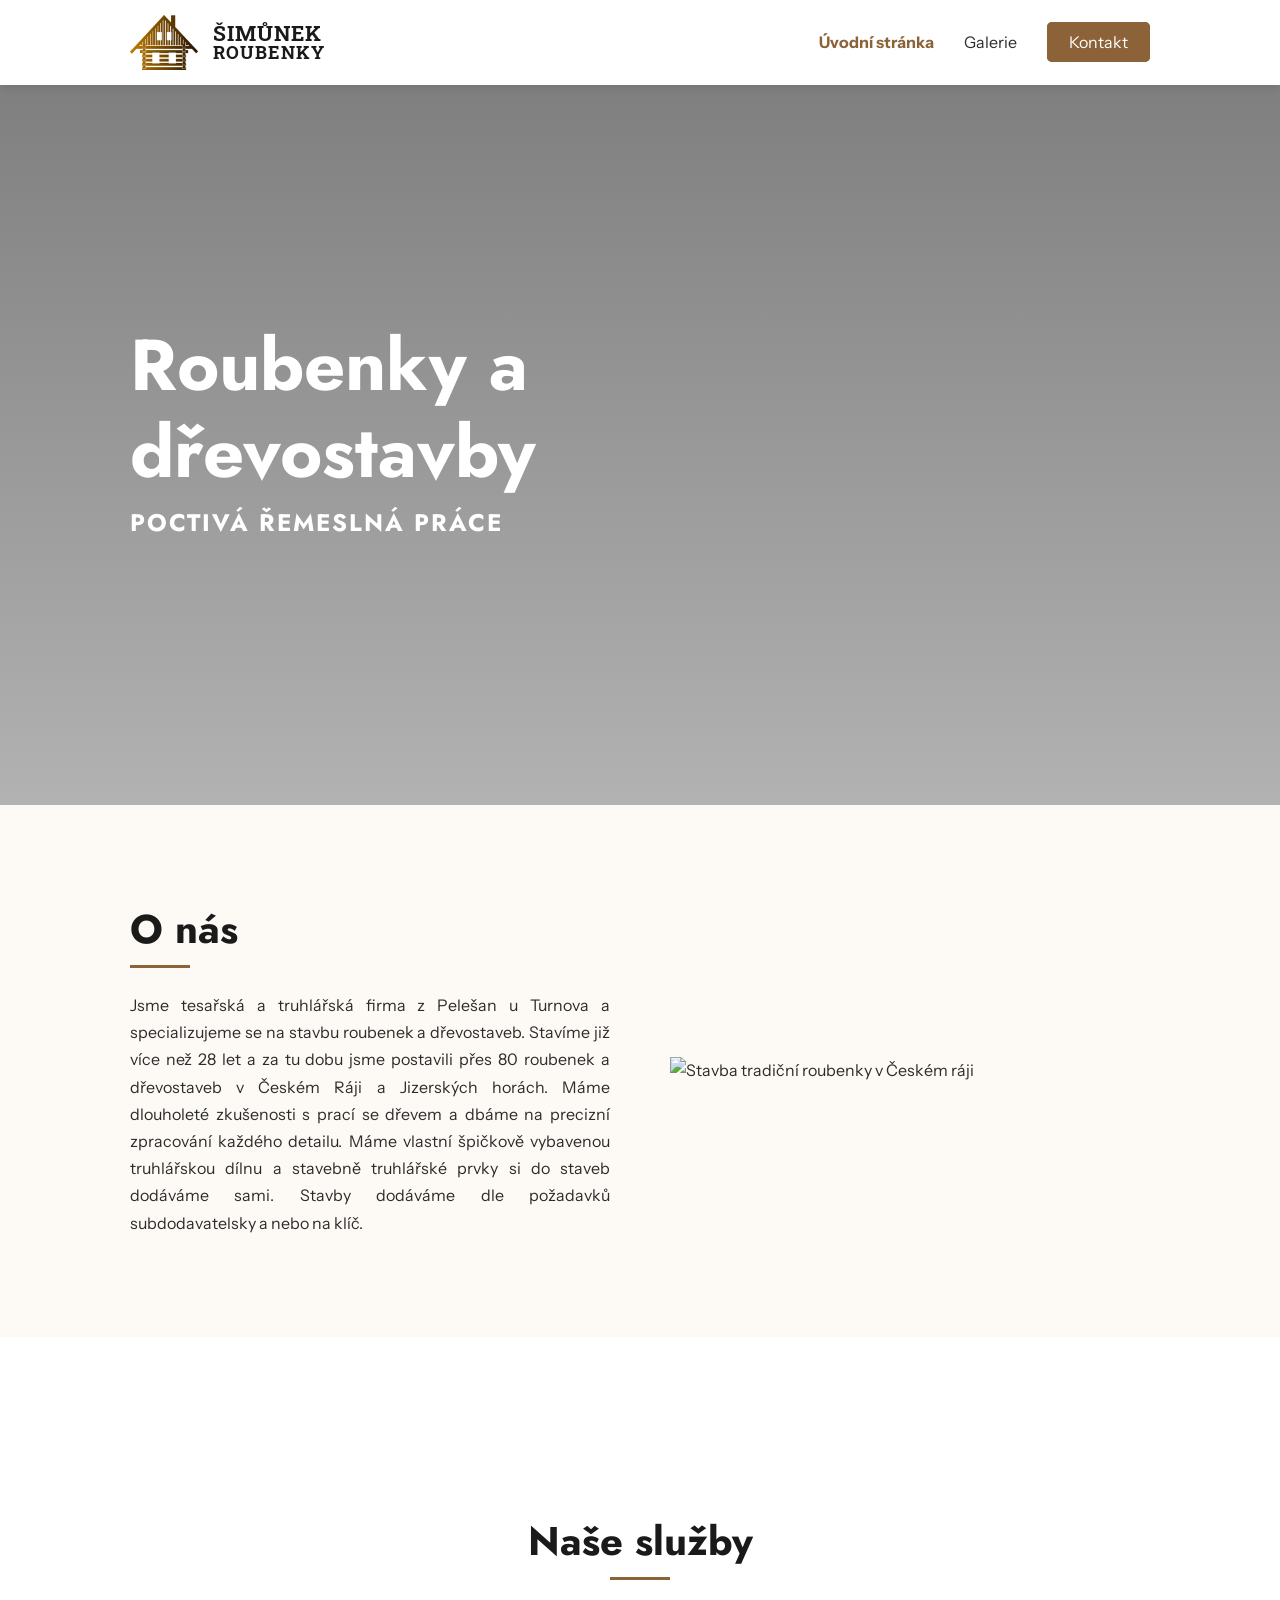
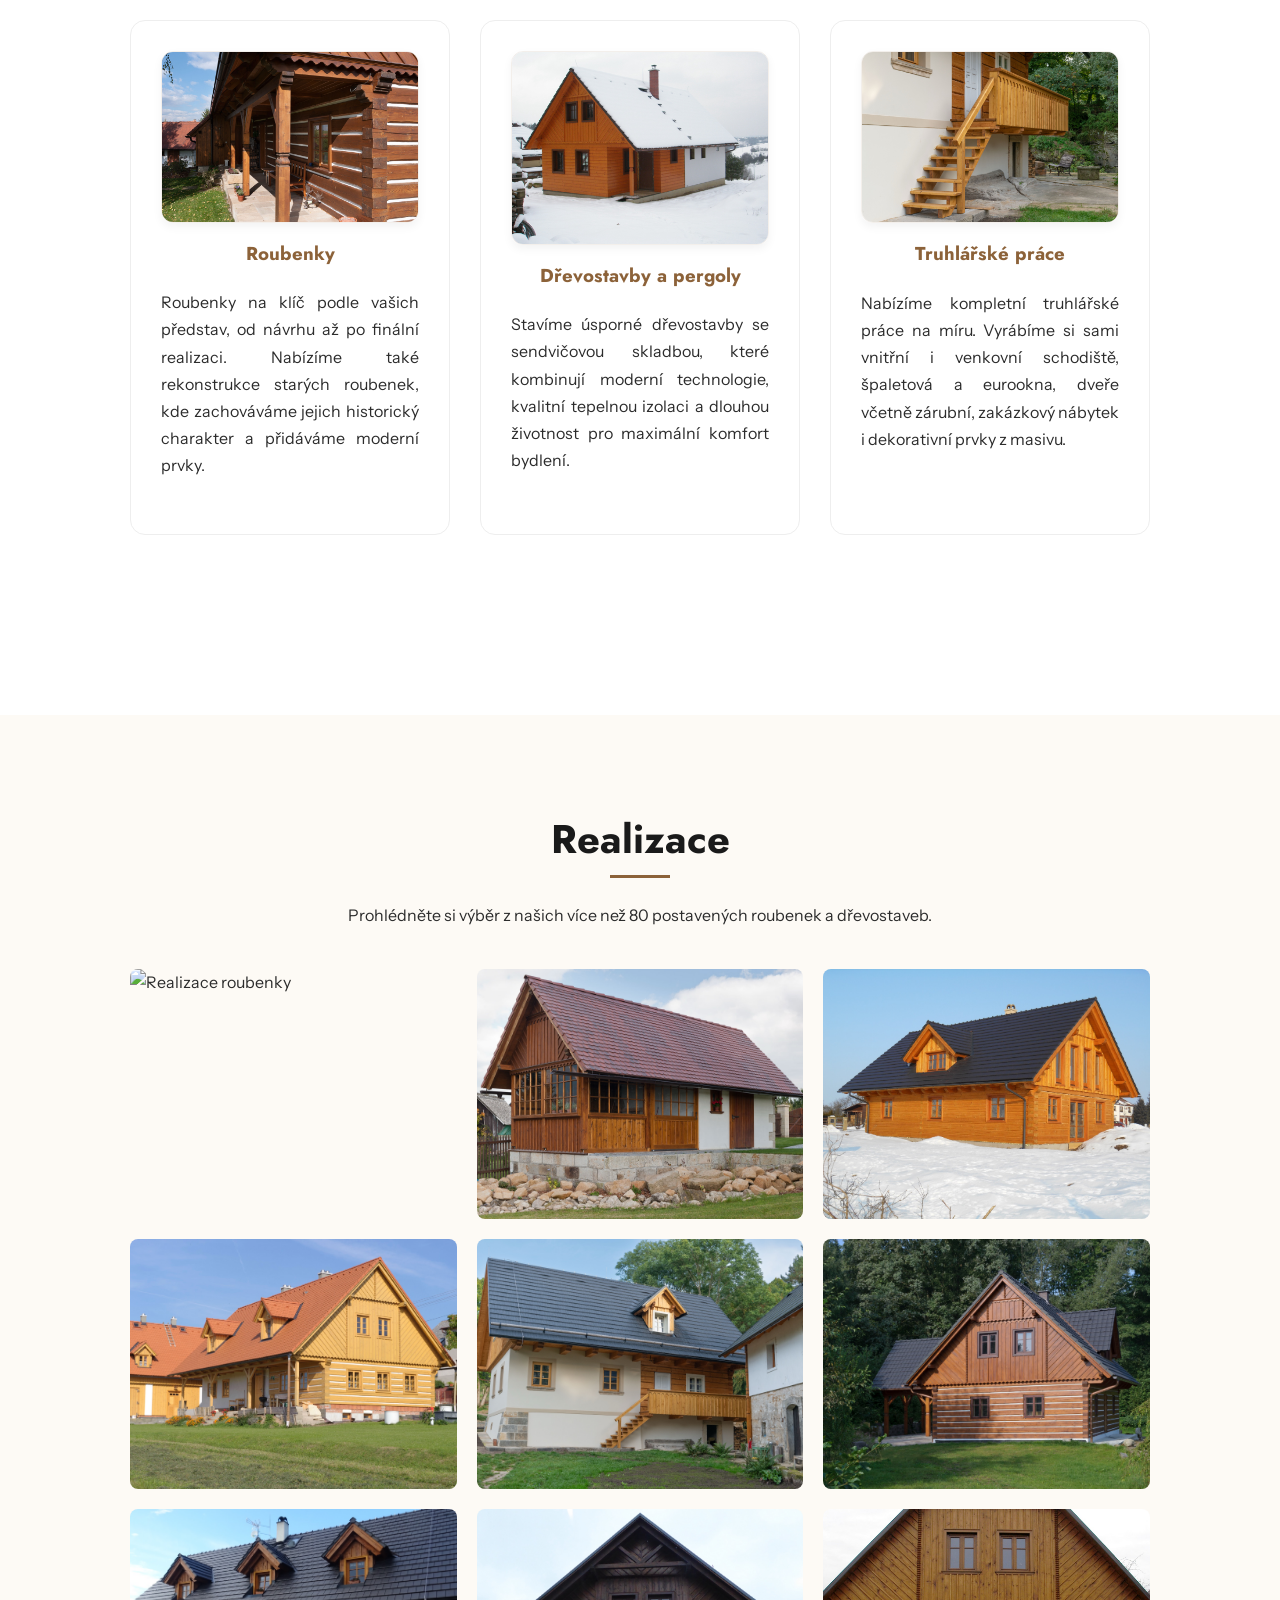
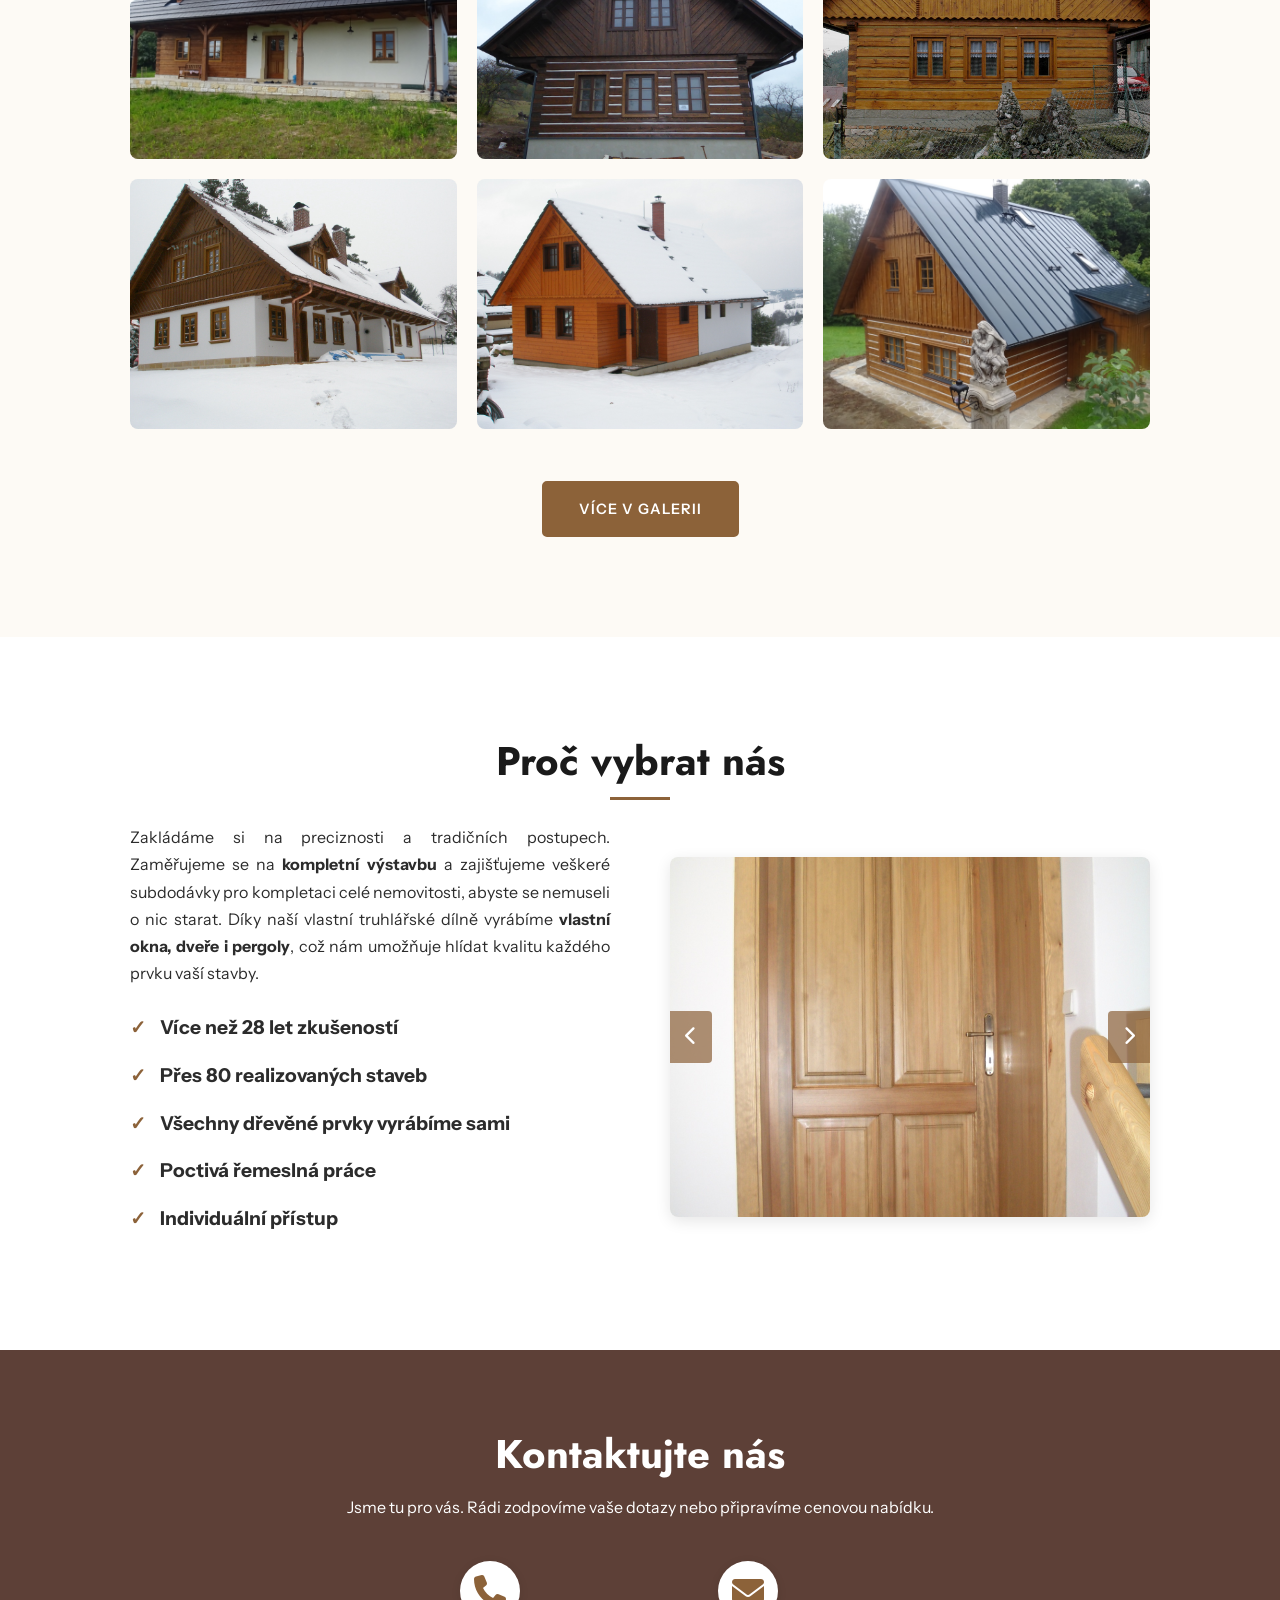
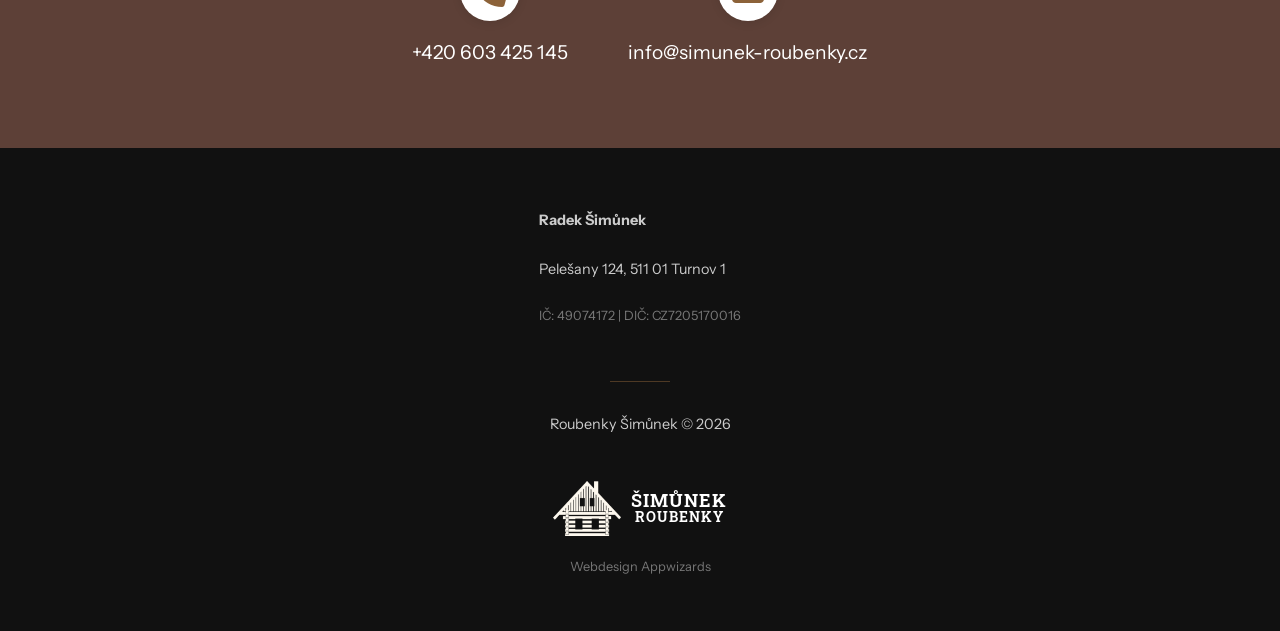
==== public/index.html @ 289c5c86 "firebase" ====
<!DOCTYPE html>
<html lang="cs">
<head>
    <meta charset="UTF-8">
    <meta name="viewport" content="width=device-width, initial-scale=1.0">
    <title>Roubenky a dřevostavby na klíč | Roubenky Šimůnek – Český ráj</title>
    <meta name="description" content="Stavíme poctivé roubenky a dřevostavby v Českém ráji a Jizerských horách. Více než 28 let zkušeností, 80+ realizací. Vlastní truhlářská výroba v Turnově.">
    <meta name="keywords" content="roubenky, dřevostavby, tesařství, truhlářství, Turnov, Český ráj, stavba roubenek, roubenky na klíč">
    
    <!-- Open Graph / Facebook -->
    <meta property="og:type" content="website">
    <meta property="og:url" content="https://simunek-roubenky.cz/">
    <meta property="og:title" content="Roubenky a dřevostavby na klíč | Roubenky Šimůnek">
    <meta property="og:description" content="Poctivá řemeslná práce z Českého ráje. Stavíme roubenky a dřevostavby s tradicí přes 28 let.">
    <meta property="og:image" content="https://simunek-roubenky.cz/img/logo.png">
    
    <!-- Twitter -->
    <meta property="twitter:card" content="summary_large_image">
    <meta property="twitter:url" content="https://simunek-roubenky.cz/">
    <meta property="twitter:title" content="Roubenky a dřevostavby na klíč | Roubenky Šimůnek">
    <meta property="twitter:description" content="Poctivá řemeslná práce z Českého ráje. Stavíme roubenky a dřevostavby s tradicí přes 28 let.">
    <meta property="twitter:image" content="https://simunek-roubenky.cz/img/logo.png">

    <link rel="canonical" href="https://simunek-roubenky.cz/">
    <link rel="icon" type="image/png" href="img/favicon.png">
    
    <script type="application/ld+json">
    {
      "@context": "https://schema.org",
      "@type": "WebSite",
      "url": "https://simunek-roubenky.cz/",
      "name": "Roubenky Šimůnek",
      "description": "Stavíme poctivé roubenky a dřevostavby v Českém ráji a Jizerských horách.",
      "potentialAction": {
        "@type": "SearchAction",
        "target": "https://simunek-roubenky.cz/?s={search_term_string}",
        "query-input": "required name=search_term_string"
      }
    }
    </script>
    <script type="application/ld+json">
    {
      "@context": "https://schema.org",
      "@type": "BreadcrumbList",
      "itemListElement": [{
        "@type": "ListItem",
        "position": 1,
        "name": "Úvodní stránka",
        "item": "https://simunek-roubenky.cz/"
      }]
    }
    </script>
    <link rel="stylesheet" href="css/style.css">
    <link rel="preconnect" href="https://fonts.googleapis.com">
    <link rel="preconnect" href="https://fonts.gstatic.com" crossorigin>
    <link href="https://fonts.googleapis.com/css2?family=Instrument+Sans:wght@400;700&family=Jost:ital,wght@0,100..900;1,100..900&family=Roboto+Slab:wght@700&display=swap" rel="stylesheet">
    <link rel="stylesheet" href="https://cdnjs.cloudflare.com/ajax/libs/font-awesome/6.5.1/css/all.min.css">
</head>
<body>
    <header>
        <div class="container header-container">
            <div class="logo">
                <a href="index.html" title="Šimůnek roubenky">
                    <img src="img/logo.png" alt="Roubenky Šimůnek">
                    <div class="logo-text">
                        <span class="logo-name">Šimůnek</span>
                        <span class="logo-subtitle">roubenky</span>
                    </div>
                </a>
            </div>
            <nav id="main-nav">
                <button class="menu-toggle" aria-label="Menu">
                    <span></span>
                    <span></span>
                    <span></span>
                </button>
                <ul class="nav-links">
                    <li><a href="index.html" class="active">Úvodní stránka</a></li>
                    <li><a href="gallery.html">Galerie</a></li>
                    <li><a href="contact.html" class="btn-contact">Kontakt</a></li>
                </ul>
            </nav>
        </div>
    </header>

    <main>
        <section class="hero">
            <div class="container">
                <div class="hero-content">
                    <h1><strong>Roubenky a</strong> <strong>dřevostavby</strong></h1>
                    <p class="subtitle">Poctivá řemeslná práce</p>
                </div>
            </div>
        </section>

        <section class="about">
            <div class="container">
                <div class="grid">
                    <div class="text-content">
                        <h2>O nás</h2>
                        <p>Jsme tesařská a truhlářská firma z Pelešan u Turnova a specializujeme se na stavbu roubenek a dřevostaveb. Stavíme již <span class="years-text">více než 27 let</span> a za tu dobu jsme postavili přes 80 roubenek a dřevostaveb v Českém Ráji a Jizerských horách. Máme dlouholeté zkušenosti s prací se dřevem a dbáme na precizní zpracování každého detailu. Máme vlastní špičkově vybavenou truhlářskou dílnu a stavebně truhlářské prvky si do staveb dodáváme sami. Stavby dodáváme dle požadavků subdodavatelsky a nebo na klíč.</p>
                    </div>
                    <div class="image-content">
                        <img src="assets/about.jpg" alt="Stavba tradiční roubenky v Českém ráji">
                    </div>
                </div>
            </div>
        </section>
        <div class="section-divider"></div>
        <section class="services">
            <div class="container">
                <h2 class="text-center">Naše služby</h2>
                <div class="services-grid">
                    <div class="service-card">
                        <img src="assets/sluzby/roubenky.jpg" alt="Realizovaná roubenka na klíč">
                        <h3>Roubenky</h3>
                        <p>Roubenky na klíč podle vašich představ, od návrhu až po finální realizaci. Nabízíme také rekonstrukce starých roubenek, kde zachováváme jejich historický charakter a přidáváme moderní prvky.</p>
                    </div>
                    <div class="service-card">
                        <img src="assets/sluzby/drevostavby.JPG" alt="Moderní nízkoenergetická dřevostavba">
                        <h3>Dřevostavby a pergoly</h3>
                        <p>Stavíme úsporné dřevostavby se sendvičovou skladbou, které kombinují moderní technologie, kvalitní tepelnou izolaci a dlouhou životnost pro maximální komfort bydlení.</p>
                    </div>
                    <div class="service-card">
                        <img src="assets/sluzby/prace.jpeg" alt="Zakázkové truhlářství – dřevěné schody">
                        <h3>Truhlářské práce</h3>
                        <p>Nabízíme kompletní truhlářské práce na míru. Vyrábíme si sami vnitřní i venkovní schodiště, špaletová a eurookna, dveře včetně zárubní, zakázkový nábytek i dekorativní prvky z masivu.</p>
                    </div>
                </div>
            </div>
        </section>
        <div class="section-divider"></div>
        <section class="realizations">
            <div class="container">
                <h2 class="text-center">Realizace</h2>
                <p class="text-center">Prohlédněte si výběr z našich více než 80 postavených roubenek a dřevostaveb.</p>
                
                <div class="gallery-preview">
                    <div class="gallery-item">
                        <img src="assets/realizace/Libosovice_01_DSC5962.jpg" alt="Realizace roubenky">
                    </div>
                    <div class="gallery-item">
                        <img src="assets/realizace/Libosovice_11_DSC5983.jpg" alt="Realizace roubenky">
                    </div>
                    <div class="gallery-item">
                        <img src="assets/realizace/liskovice-foto1.jpg" alt="Realizace roubenky">
                    </div>
                    <div class="gallery-item">
                        <img src="assets/realizace/realizace-10.jpg" alt="Realizace roubenky">
                    </div>
                    <div class="gallery-item">
                        <img src="assets/realizace/realizace-09.jpg" alt="Realizace roubenky">
                    </div>
                    <div class="gallery-item">
                        <img src="assets/realizace/Simunek_02.jpg" alt="Realizace roubenky">
                    </div>
                    <div class="gallery-item">
                        <img src="assets/realizace/straziste1.jpg" alt="Realizace roubenky">
                    </div>
                    <div class="gallery-item">
                        <img src="assets/realizace/loktuse1-2018-1.jpg" alt="Realizace roubenky">
                    </div>
                    <div class="gallery-item">
                        <img src="assets/realizace/dsc-0172.jpg" alt="Realizace roubenky">
                    </div>
                    <div class="gallery-item">
                        <img src="assets/realizace/01.jpg" alt="Realizace roubenky">
                    </div>
                    <div class="gallery-item">
                        <img src="assets/realizace/07.jpg" alt="Realizace roubenky">
                    </div>
                    <div class="gallery-item">
                        <img src="assets/realizace/dsc00264.jpg" alt="Realizace roubenky">
                    </div>
                </div>

                <div class="text-center mt-2">
                    <a href="gallery.html" class="btn">Více v galerii</a>
                </div>
            </div>
        </section>
        <section class="why-us">
            <div class="container">
                <h2 class="text-center">Proč vybrat nás</h2>
                <div class="grid">
                    <div class="text-content">
                        <p>Zakládáme si na preciznosti a tradičních postupech. Zaměřujeme se na <strong>kompletní výstavbu</strong> a zajišťujeme veškeré subdodávky pro kompletaci celé nemovitosti, abyste se nemuseli o nic starat. Díky naší vlastní truhlářské dílně vyrábíme <strong>vlastní okna, dveře i pergoly</strong>, což nám umožňuje hlídat kvalitu každého prvku vaší stavby.</p>
                        <ul class="check-list">
                            <li><strong class="years-text">Více než 27 let zkušeností</strong></li>
                            <li><strong>Přes 80 realizovaných staveb</strong></li>
                            <li><strong>Všechny dřevěné prvky vyrábíme sami</strong></li>
                            <li><strong>Poctivá řemeslná práce</strong></li>
                            <li><strong>Individuální přístup</strong></li>
                        </ul>
                    </div>
                    <div class="image-content">
                        <div class="slider-container">
                            <div class="slider">
                                <img src="assets/drobne/0610-042.jpg" alt="Truhlářské detaily" class="slider-image active">
                                <img src="assets/drobne/0610-043.jpg" alt="Truhlářské detaily" class="slider-image">
                                <img src="assets/drobne/0610-049.jpg" alt="Truhlářské detaily" class="slider-image">
                                <img src="assets/drobne/0610-051.jpg" alt="Truhlářské detaily" class="slider-image">
                                <img src="assets/drobne/1-007.jpg" alt="Truhlářské detaily" class="slider-image">
                                <img src="assets/drobne/1-214.jpg" alt="Truhlářské detaily" class="slider-image">
                                <img src="assets/drobne/2-035.jpg" alt="Truhlářské detaily" class="slider-image">
                                <img src="assets/drobne/2-045.jpg" alt="Truhlářské detaily" class="slider-image">
                                <img src="assets/drobne/cimg3266.jpg" alt="Truhlářské detaily" class="slider-image">
                                <img src="assets/drobne/cimg3933.jpg" alt="Truhlářské detaily" class="slider-image">
                                <img src="assets/drobne/cimg4003.jpg" alt="Truhlářské detaily" class="slider-image">
                                <img src="assets/drobne/dsc0741.jpeg" alt="Truhlářské detaily" class="slider-image">
                                <img src="assets/drobne/dsc0743.jpeg" alt="Truhlářské detaily" class="slider-image">
                                <img src="assets/drobne/dsc7761.jpg" alt="Truhlářské detaily" class="slider-image">
                                <img src="assets/drobne/dsc7768.jpg" alt="Truhlářské detaily" class="slider-image">
                                <img src="assets/drobne/dscf0042.jpg" alt="Truhlářské detaily" class="slider-image">
                                <img src="assets/drobne/dscf0045.jpg" alt="Truhlářské detaily" class="slider-image">
                                <img src="assets/drobne/dscf0048.jpg" alt="Truhlářské detaily" class="slider-image">
                                <img src="assets/drobne/dscf0049.jpg" alt="Truhlářské detaily" class="slider-image">
                                <img src="assets/drobne/libosovice-02-dsc5963.jpg" alt="Truhlářské detaily" class="slider-image">
                                <img src="assets/drobne/libosovice-03-dsc5964.jpg" alt="Truhlářské detaily" class="slider-image">
                                <img src="assets/drobne/libosovice-05-dsc5970.jpg" alt="Truhlářské detaily" class="slider-image">
                                <img src="assets/drobne/p7180129.jpg" alt="Truhlářské detaily" class="slider-image">
                                <img src="assets/drobne/p7180135.jpg" alt="Truhlářské detaily" class="slider-image">
                                <img src="assets/drobne/p7230186.jpg" alt="Truhlářské detaily" class="slider-image">
                            </div>
                            <button class="slider-btn prev" aria-label="Předchozí"><i class="fas fa-chevron-left"></i></button>
                            <button class="slider-btn next" aria-label="Další"><i class="fas fa-chevron-right"></i></button>
                        </div>
                    </div>
                </div>
            </div>
        </section>

        <section id="contact-promo" class="contact-promo">
            <div class="container text-center">
                <h2>Kontaktujte nás</h2>
                <p>Jsme tu pro vás. Rádi zodpovíme vaše dotazy nebo připravíme cenovou nabídku.</p>
                <div class="contact-links">
                    <div class="contact-link-item">
                        <i class="fas fa-phone"></i>
                        <p class="phone">+420 603 425 145</p>
                    </div>
                    <div class="contact-link-item">
                        <i class="fas fa-envelope"></i>
                        <p class="email">info@simunek-roubenky.cz</p>
                    </div>
                </div>
            </div>
        </section>
    </main>

    <footer>
        <div class="container footer-content">
            <div class="footer-info">
                <p><strong>Radek Šimůnek</strong></p>
                <p>Pelešany 124, 511 01 Turnov 1</p>
                <p class="small">IČ: 49074172 | DIČ: CZ7205170016</p>
            </div>
            
            <div class="footer-divider"></div>

            <div class="footer-bottom">
                <p>Roubenky Šimůnek © <span id="current-year">2026</span></p>
                
                <div class="logo footer-logo-container">
                    <img src="img/logo-white.png" alt="Roubenky Šimůnek" class="footer-logo">
                    <div class="logo-text">
                        <span class="logo-name">Šimůnek</span>
                        <span class="logo-subtitle">roubenky</span>
                    </div>
                </div>
                
                <p class="small">Webdesign Appwizards</p>
            </div>
        </div>
    </footer>

    <!-- Lightbox Modal -->
    <div id="lightbox" class="lightbox">
        <span class="lightbox-close">&times;</span>
        <button class="lightbox-prev" aria-label="Předchozí"><i class="fas fa-chevron-left"></i></button>
        <div class="lightbox-content">
            <img id="lightbox-img" src="" alt="">
        </div>
        <button class="lightbox-next" aria-label="Další"><i class="fas fa-chevron-right"></i></button>
    </div>

    <script src="js/script.js"></script>
</body>
</html>
---- public/css/style.css ----
:root {
    --primary-color: #8c6239; /* Tmavší hnědá z loga */
    --primary-light: #d4b996; /* Světlejší hnědá z loga */
    --secondary-color: #5d4037; /* Velmi tmavá hnědá / akcent */
    --accent-color: #a67c52;
    --text-color: #2c2c2c;
    --light-bg: #fdfaf5; /* Krémové pozadí pro rustikální nádech */
    --white: #ffffff;
    --black: #1a1a1a;
    --font-main: 'Instrument Sans', sans-serif;
    --font-heading: 'Jost', sans-serif;
    --container-width: 1100px;
    --section-padding: 100px 0;
}

* {
    box-sizing: border-box;
    margin: 0;
    padding: 0;
}

body {
    font-family: var(--font-main);
    color: var(--text-color);
    line-height: 1.7; /* Zlepšení čitelnosti */
    overflow-x: hidden;
    background-color: var(--white);
}

h1, h2, h3 {
    font-family: var(--font-heading);
    margin-bottom: 1.5rem;
    line-height: 1.2;
    color: var(--black);
    font-weight: 700;
}

h2 {
    font-size: 2.5rem;
    position: relative;
    padding-bottom: 15px;
}

h2.text-center::after, h2:not(.text-center)::after {
    content: "";
    position: absolute;
    bottom: 0;
    width: 60px;
    height: 3px;
    background: var(--primary-color);
}

h2.text-center::after {
    left: 50%;
    transform: translateX(-50%);
}

h2:not(.text-center)::after {
    left: 0;
}

p {
    margin-bottom: 1.5rem;
    text-align: justify;
    hyphens: auto;
}

.subtitle {
    font-family: var(--font-heading);
    text-transform: uppercase;
    letter-spacing: 2px;
}

a {
    text-decoration: none;
    color: inherit;
    transition: 0.3s;
}

ul {
    list-style: none;
}

img {
    max-width: 100%;
    height: auto;
    display: block;
}

.container {
    max-width: var(--container-width);
    margin: 0 auto;
    padding: 0 40px; /* Zvýšeno pro lepší start/end padding na větších displejích */
}

.text-center { text-align: center; }
.mt-2 { margin-top: 2rem; }

/* Header */
header {
    background: var(--white);
    padding: 15px 0;
    position: sticky;
    top: 0;
    z-index: 1000;
    box-shadow: 0 2px 10px rgba(0,0,0,0.1);
}

.header-container {
    display: flex;
    justify-content: space-between;
    align-items: center;
}

.logo a {
    display: flex;
    align-items: center;
    gap: 15px;
    text-decoration: none;
}

.logo img {
    height: 55px;
    width: auto;
}

.logo-text {
    display: flex;
    flex-direction: column;
    line-height: 1;
}

.logo-name {
    font-family: 'Roboto Slab', serif;
    font-size: 1.3rem;
    color: var(--black);
    font-weight: 700;
    text-transform: uppercase;
    letter-spacing: 1px;
}

.logo-subtitle {
    font-family: 'Roboto Slab', serif;
    font-size: 1.1rem;
    color: var(--black);
    font-weight: 700;
    text-transform: uppercase;
    letter-spacing: 1px;
}

.nav-links {
    display: flex;
    align-items: center;
    gap: 30px;
}

.nav-links a:hover {
    color: var(--primary-color);
}

.nav-links a.active {
    font-weight: bold;
    color: var(--primary-color);
}

.btn-contact {
    background: var(--primary-color);
    color: var(--white) !important;
    padding: 8px 20px;
    border-radius: 5px;
    border: 2px solid var(--primary-color);
}

.btn-contact:hover {
    background: transparent;
    color: var(--primary-color) !important;
}

.menu-toggle {
    display: none;
    flex-direction: column;
    gap: 5px;
    background: none;
    border: none;
    cursor: pointer;
}

.menu-toggle span {
    width: 25px;
    height: 3px;
    background: var(--black);
    display: block;
}

/* Sections alternating backgrounds */
section:nth-of-type(even) {
    background-color: var(--light-bg);
}

section:nth-of-type(odd) {
    background-color: var(--white);
}

.about {
    background-color: transparent; /* Reset explicit background to allow nth-of-type */
}

/* Specific section overrides if needed */
.hero {
    background: linear-gradient(rgba(0,0,0,0.5), rgba(0,0,0,0.3)), url('../assets/hero-image.jpeg');
    background-size: cover;
    background-position: center;
    color: var(--white);
    min-height: 80vh;
    display: flex;
    align-items: center;
}

.page-header {
    background: var(--primary-light) !important;
    color: var(--black);
}

.contact-promo {
    background-color: var(--secondary-color) !important;
    color: var(--white);
}

.contact-promo h2 {
    color: var(--white);
}

.contact-promo p {
    color: var(--white);
}

.contact-promo h2::after {
    background: var(--primary-light);
}

.hero .container {
    width: 100%;
}

.hero h1 {
    font-size: 4.5rem;
    margin-bottom: 0.5rem;
    color: var(--white);
}

.hero h1 strong {
    display: block;
}

.hero .subtitle {
    font-size: 1.5rem;
    font-weight: bold;
}

/* Sections */
section {
    padding: var(--section-padding);
}

.about {
    background-color: var(--light-bg);
}

.grid {
    display: grid;
    grid-template-columns: 1fr 1fr;
    gap: 60px;
    align-items: center;
}

.text-content p:last-child {
    margin-bottom: 0;
}

.services-grid {
    display: grid;
    grid-template-columns: repeat(3, 1fr);
    gap: 30px;
    margin-top: 40px;
}

.service-card {
    text-align: center;
    padding: 30px;
    border-radius: 15px;
    transition: 0.4s;
    background: var(--white);
    border: 1px solid #eee;
    display: flex;
    flex-direction: column;
    height: 100%;
}

.service-card img {
    border-radius: 12px;
    border: 1px solid rgba(140, 98, 57, 0.1);
    margin-bottom: 20px;
    box-shadow: 0 4px 10px rgba(0, 0, 0, 0.05);
}

.service-card:hover {
    box-shadow: 0 10px 30px rgba(0,0,0,0.05);
    transform: translateY(-5px);
    border-color: var(--primary-light);
}

.service-card h3 {
    color: var(--primary-color);
}

/* Realizations & Gallery */
.gallery-preview, .gallery-grid {
    display: grid;
    grid-template-columns: repeat(auto-fill, minmax(300px, 1fr));
    gap: 20px;
    margin-top: 40px;
}

.gallery-preview img, .gallery-item img {
    width: 100%;
    height: 250px;
    object-fit: cover;
    border-radius: 8px;
    transition: 0.3s;
    cursor: pointer;
}

.gallery-item img:hover {
    transform: scale(1.02);
    box-shadow: 0 5px 15px rgba(0,0,0,0.2);
}

.btn {
    display: inline-block;
    background: var(--primary-color);
    color: var(--white);
    padding: 14px 35px;
    border-radius: 5px; /* Méně kulaté pro modernější vzhled */
    margin-top: 20px;
    font-weight: 600;
    letter-spacing: 1px;
    text-transform: uppercase;
    font-size: 0.9rem;
    border: 2px solid var(--primary-color);
}

.btn:hover {
    background: transparent;
    color: var(--primary-color);
    transform: translateY(-2px);
    box-shadow: 0 5px 15px rgba(140, 98, 57, 0.2);
}

/* Why us */
.check-list li {
    font-size: 1.2rem;
    margin-bottom: 15px;
    position: relative;
    padding-left: 30px;
}

.check-list li::before {
    content: "✓";
    position: absolute;
    left: 0;
    color: var(--primary-color);
    font-weight: bold;
}

.contact-promo {
    background-color: var(--secondary-color) !important;
    color: var(--white);
    padding: 80px 0;
}

.contact-promo p {
    text-align: center;
    max-width: 700px;
    margin-left: auto;
    margin-right: auto;
    color: var(--white);
}

.contact-promo h2 {
    color: var(--white);
    padding-bottom: 0;
    margin-bottom: 1rem;
}

.contact-promo h2::after {
    display: none;
}

.contact-links {
    margin-top: 40px;
    display: flex;
    justify-content: center;
    gap: 60px;
    flex-wrap: wrap;
}

.contact-link-item {
    display: flex;
    flex-direction: column;
    align-items: center;
    gap: 15px;
    text-align: center;
}

.contact-link-item i {
    font-size: 2rem;
    background: var(--white);
    color: var(--primary-color);
    width: 60px;
    height: 60px;
    display: flex;
    align-items: center;
    justify-content: center;
    border-radius: 50%;
    transition: 0.3s;
    box-shadow: 0 2px 10px rgba(0,0,0,0.1);
}

.contact-link-item:hover i {
    background: var(--primary-color);
    color: var(--white);
    transform: translateY(-5px);
}

.contact-links p {
    font-size: 1.2rem;
    margin-bottom: 0;
}

/* Spacers */
.section-divider {
    height: 80px;
}

.gallery-nav {
    display: flex;
    justify-content: center;
    gap: 10px;
    flex-wrap: wrap;
    margin-bottom: 20px;
}

.btn-small {
    display: inline-block;
    background: var(--light-bg);
    color: var(--primary-color);
    padding: 8px 15px;
    border-radius: 5px;
    font-size: 0.85rem;
    font-weight: 600;
    border: 1px solid var(--primary-light);
    transition: 0.3s;
}

.btn-small:hover {
    background: var(--primary-color);
    color: var(--white);
    border-color: var(--primary-color);
}

/* Footer */
footer {
    background: #111;
    color: #ccc;
    padding: 60px 0 30px;
    font-size: 0.9rem;
}

.footer-content {
    display: flex;
    flex-direction: column;
    align-items: center;
    text-align: center;
}

.footer-info {
    margin-bottom: 30px;
}

.footer-divider {
    width: 60px;
    height: 1px;
    background: #333;
    margin: 0 auto 30px;
}

.footer-bottom {
    display: flex;
    flex-direction: column;
    align-items: center;
    gap: 20px;
}

/* Slider */
.slider-container {
    position: relative;
    width: 100%;
    overflow: hidden;
    border-radius: 8px;
    box-shadow: 0 4px 15px rgba(0, 0, 0, 0.1);
}

.slider {
    position: relative;
    width: 100%;
    aspect-ratio: 4 / 3;
}

.slider-image {
    position: absolute;
    top: 0;
    left: 0;
    width: 100%;
    height: 100%;
    object-fit: cover;
    opacity: 0;
    transition: opacity 0.5s ease-in-out;
}

.slider-image.active {
    opacity: 1;
}

.slider-btn {
    position: absolute;
    top: 50%;
    transform: translateY(-50%);
    background: rgba(140, 98, 57, 0.7);
    color: white;
    border: none;
    padding: 15px;
    cursor: pointer;
    font-size: 1.2rem;
    z-index: 10;
    transition: background 0.3s;
}

.slider-btn:hover {
    background: rgba(140, 98, 57, 0.9);
}

.slider-btn.prev {
    left: 0;
    border-radius: 0 4px 4px 0;
}

.slider-btn.next {
    right: 0;
    border-radius: 4px 0 0 4px;
}

.footer-logo {
    height: 40px;
    width: auto;
    margin: 0;
}

.footer-logo-container .logo-name,
.footer-logo-container .logo-subtitle {
    color: var(--white);
}

footer .footer-divider {
    background: var(--primary-color);
    opacity: 0.5;
}

.footer-logo-container .logo-name {
    font-size: 1.1rem;
}

.footer-logo-container .logo-subtitle {
    font-size: 0.9rem;
}

.footer-logo-container {
    display: flex;
    align-items: center;
    gap: 10px;
    justify-content: center;
}

.small {
    font-size: 0.8rem;
    color: #777;
}

.large-text {
    font-size: 1.5rem;
    font-weight: bold;
    color: var(--primary-color);
}

.contact-info-large h2 {
    margin-bottom: 2.5rem;
}

.contact-map {
    height: 450px;
    border-radius: 12px;
    box-shadow: 0 5px 15px rgba(0,0,0,0.1);
    z-index: 1;
}

.contact-item {
    margin-bottom: 30px;
    display: flex;
    gap: 20px;
    align-items: flex-start;
}

.icon-large {
    font-size: 1.8rem;
    color: var(--primary-color);
    margin-top: 5px;
    width: 30px;
    text-align: center;
}

.contact-item h3 {
    margin-bottom: 5px;
}

.contact-item p {
    margin-bottom: 0;
}

.page-header {
    background: var(--primary-light);
    padding: 60px 0;
    margin-bottom: 0;
}

.page-header h1 {
    margin-bottom: 1rem;
}

.page-header h1::after {
    content: "";
    position: absolute;
    bottom: -10px;
    left: 50%;
    transform: translateX(-50%);
    width: 60px;
    height: 3px;
    background: var(--primary-color);
}

.page-header p {
    max-width: 700px;
    margin: 1.5rem auto 0;
    font-size: 1.1rem;
}

/* Lightbox */
.lightbox {
    display: none;
    position: fixed;
    z-index: 2000;
    top: 0;
    left: 0;
    width: 100%;
    height: 100%;
    background-color: rgba(0, 0, 0, 0.9);
    backdrop-filter: blur(5px);
    justify-content: center;
    align-items: center;
}

.lightbox.active {
    display: flex;
}

.lightbox-content {
    max-width: 90%;
    max-height: 90%;
    position: relative;
    display: flex;
    justify-content: center;
    align-items: center;
}

.lightbox-content img {
    max-width: 100%;
    max-height: 90vh;
    object-fit: contain;
    border-radius: 4px;
    box-shadow: 0 0 20px rgba(0,0,0,0.5);
}

.lightbox-close {
    position: absolute;
    top: 20px;
    right: 30px;
    color: white;
    font-size: 40px;
    font-weight: bold;
    cursor: pointer;
    z-index: 2010;
    transition: 0.3s;
}

.lightbox-close:hover {
    color: var(--primary-color);
}

.lightbox-prev, .lightbox-next {
    position: absolute;
    top: 50%;
    transform: translateY(-50%);
    background: rgba(140, 98, 57, 0.3);
    color: white;
    border: none;
    padding: 20px;
    cursor: pointer;
    font-size: 1.5rem;
    z-index: 2010;
    transition: 0.3s;
    border-radius: 4px;
}

.lightbox-prev:hover, .lightbox-next:hover {
    background: var(--primary-color);
}

.lightbox-prev { left: 20px; }
.lightbox-next { right: 20px; }

@media (max-width: 768px) {
    .lightbox-prev, .lightbox-next {
        padding: 15px;
        font-size: 1.2rem;
        background: rgba(140, 98, 57, 0.5);
    }
    
    .lightbox-close {
        top: 10px;
        right: 20px;
    }
}

/* Responsive */
@media (max-width: 768px) {
    :root {
        --section-padding: 60px 0;
    }

    .container {
        padding: 0 20px; /* Standardní padding pro mobilní zařízení */
    }

    .section-divider {
        height: 40px;
    }

    .grid, .services-grid {
        grid-template-columns: 1fr;
    }

    .grid {
        gap: 30px;
    }

    .hero {
        text-align: center;
        height: 60vh;
    }

    .hero h1 {
        font-size: 2.5rem;
    }

    .hero h1 strong {
        display: inline;
    }
    
    h2 {
        font-size: 2rem;
    }

    .footer-content {
        gap: 20px;
    }

    .footer-bottom {
        flex-direction: column;
        gap: 20px;
        text-align: center;
        align-items: center;
    }

    .footer-logo-container {
        justify-content: center;
    }

    .contact-links {
        flex-direction: column;
        gap: 15px;
    }
    
    .menu-toggle {
        display: flex;
    }
    
    .nav-links {
        display: none;
        flex-direction: column;
        position: absolute;
        top: 100%;
        left: 0;
        width: 100%;
        background: var(--white);
        padding: 20px;
        box-shadow: 0 5px 10px rgba(0,0,0,0.1);
    }
    
    .nav-links.active {
        display: flex;
    }
    
    
    .footer-logo {
        height: 35px;
    }
}
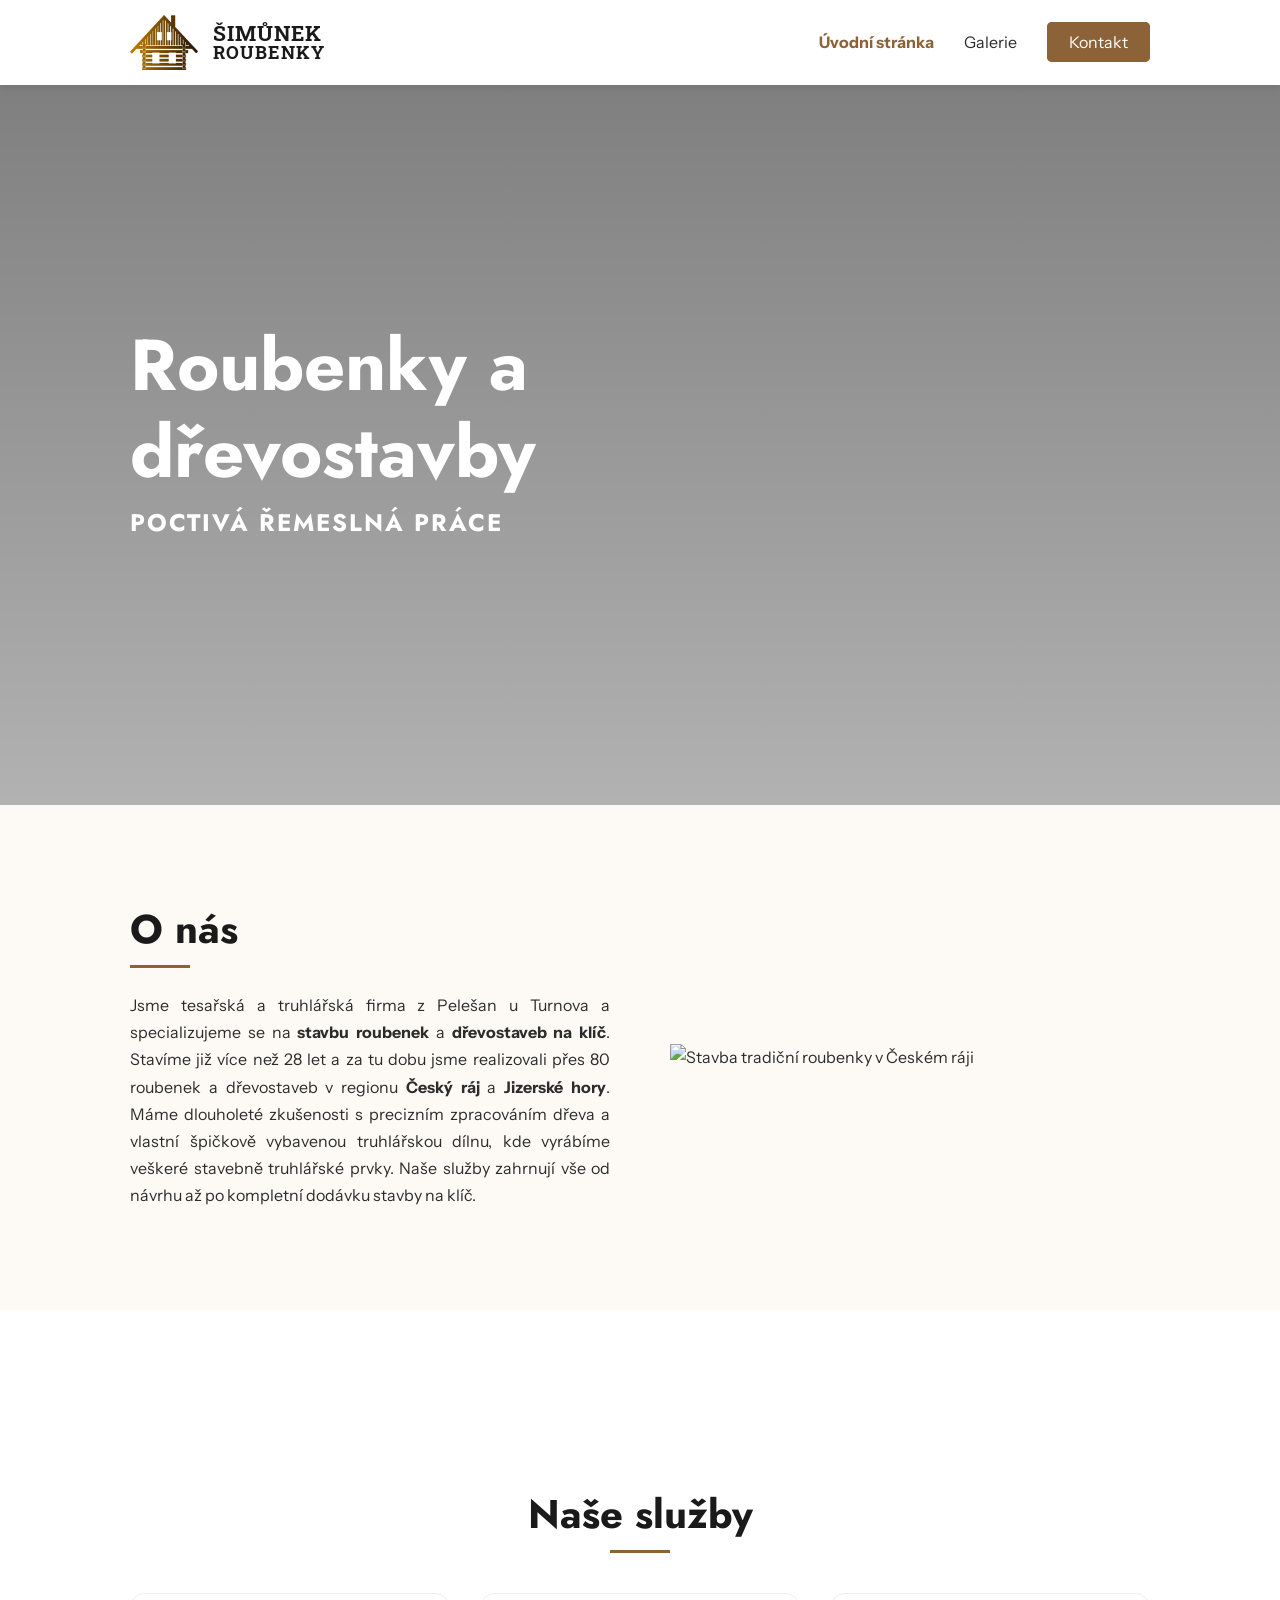
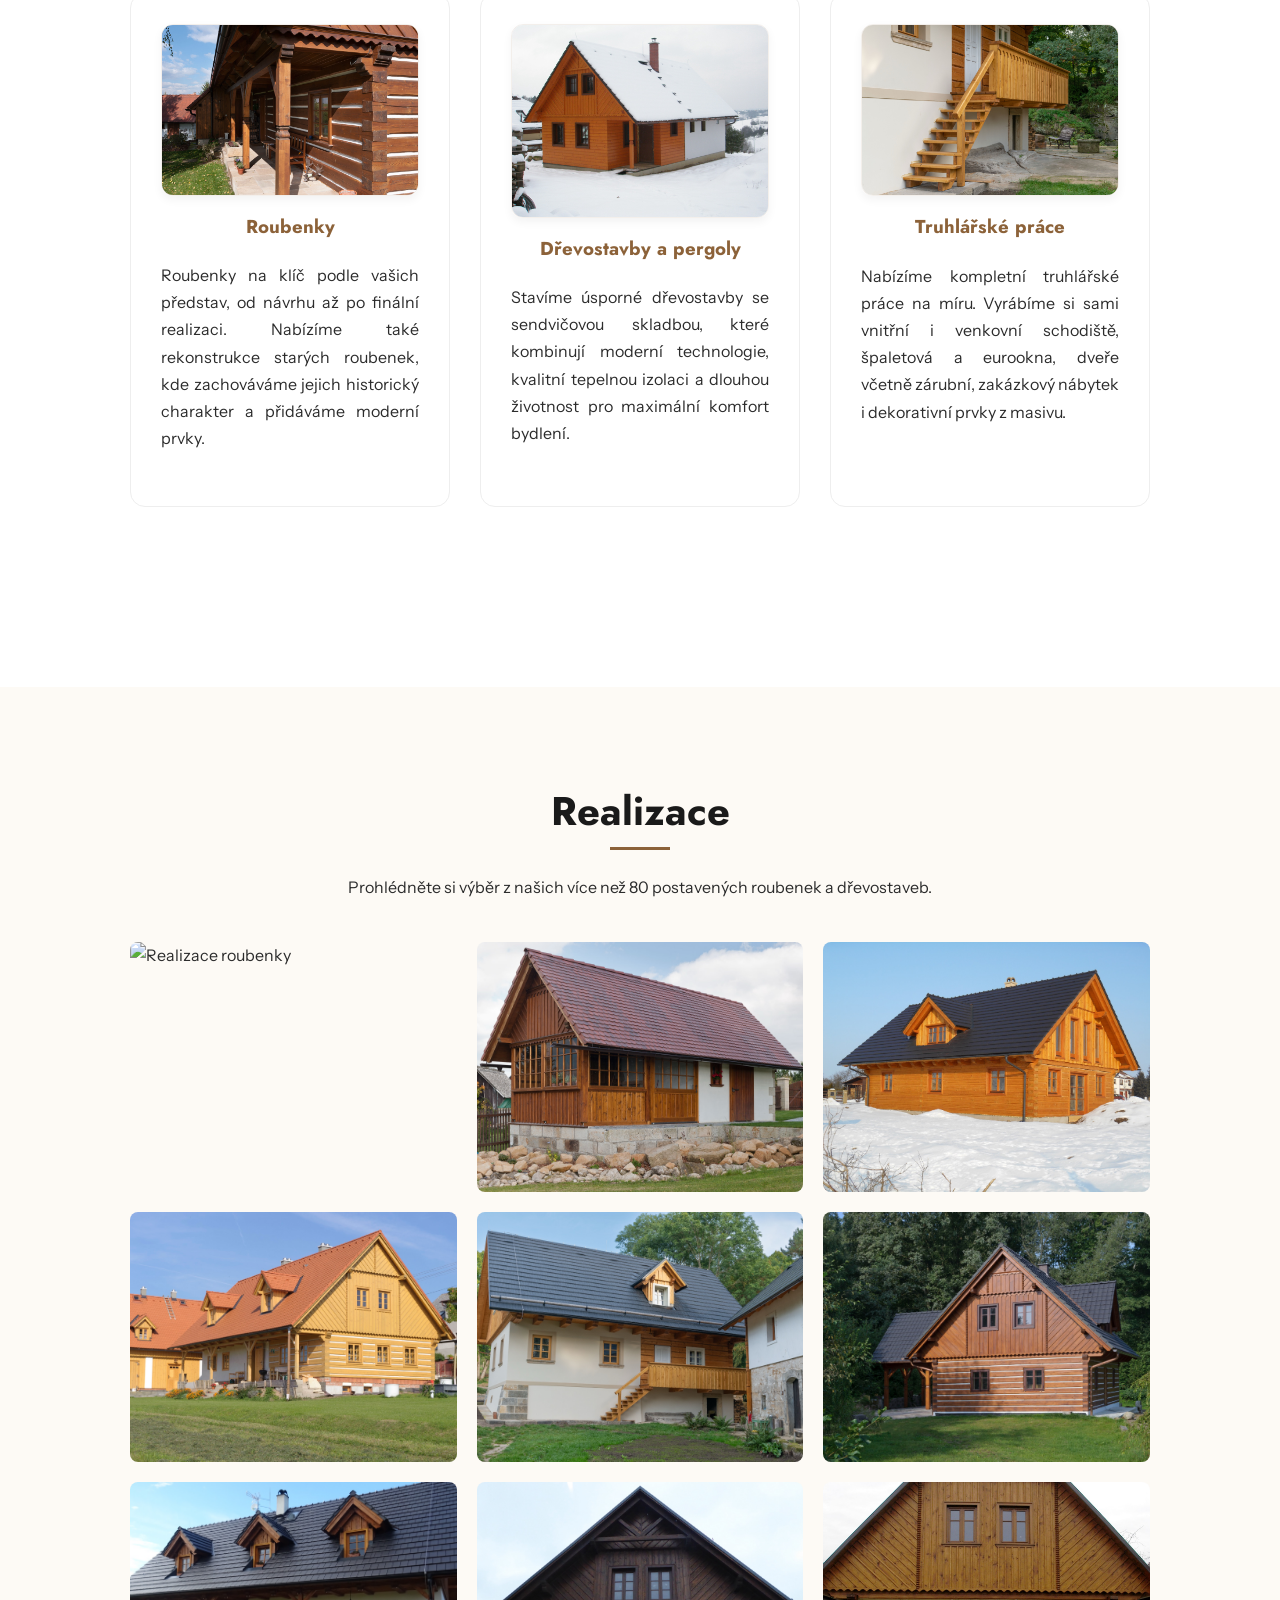
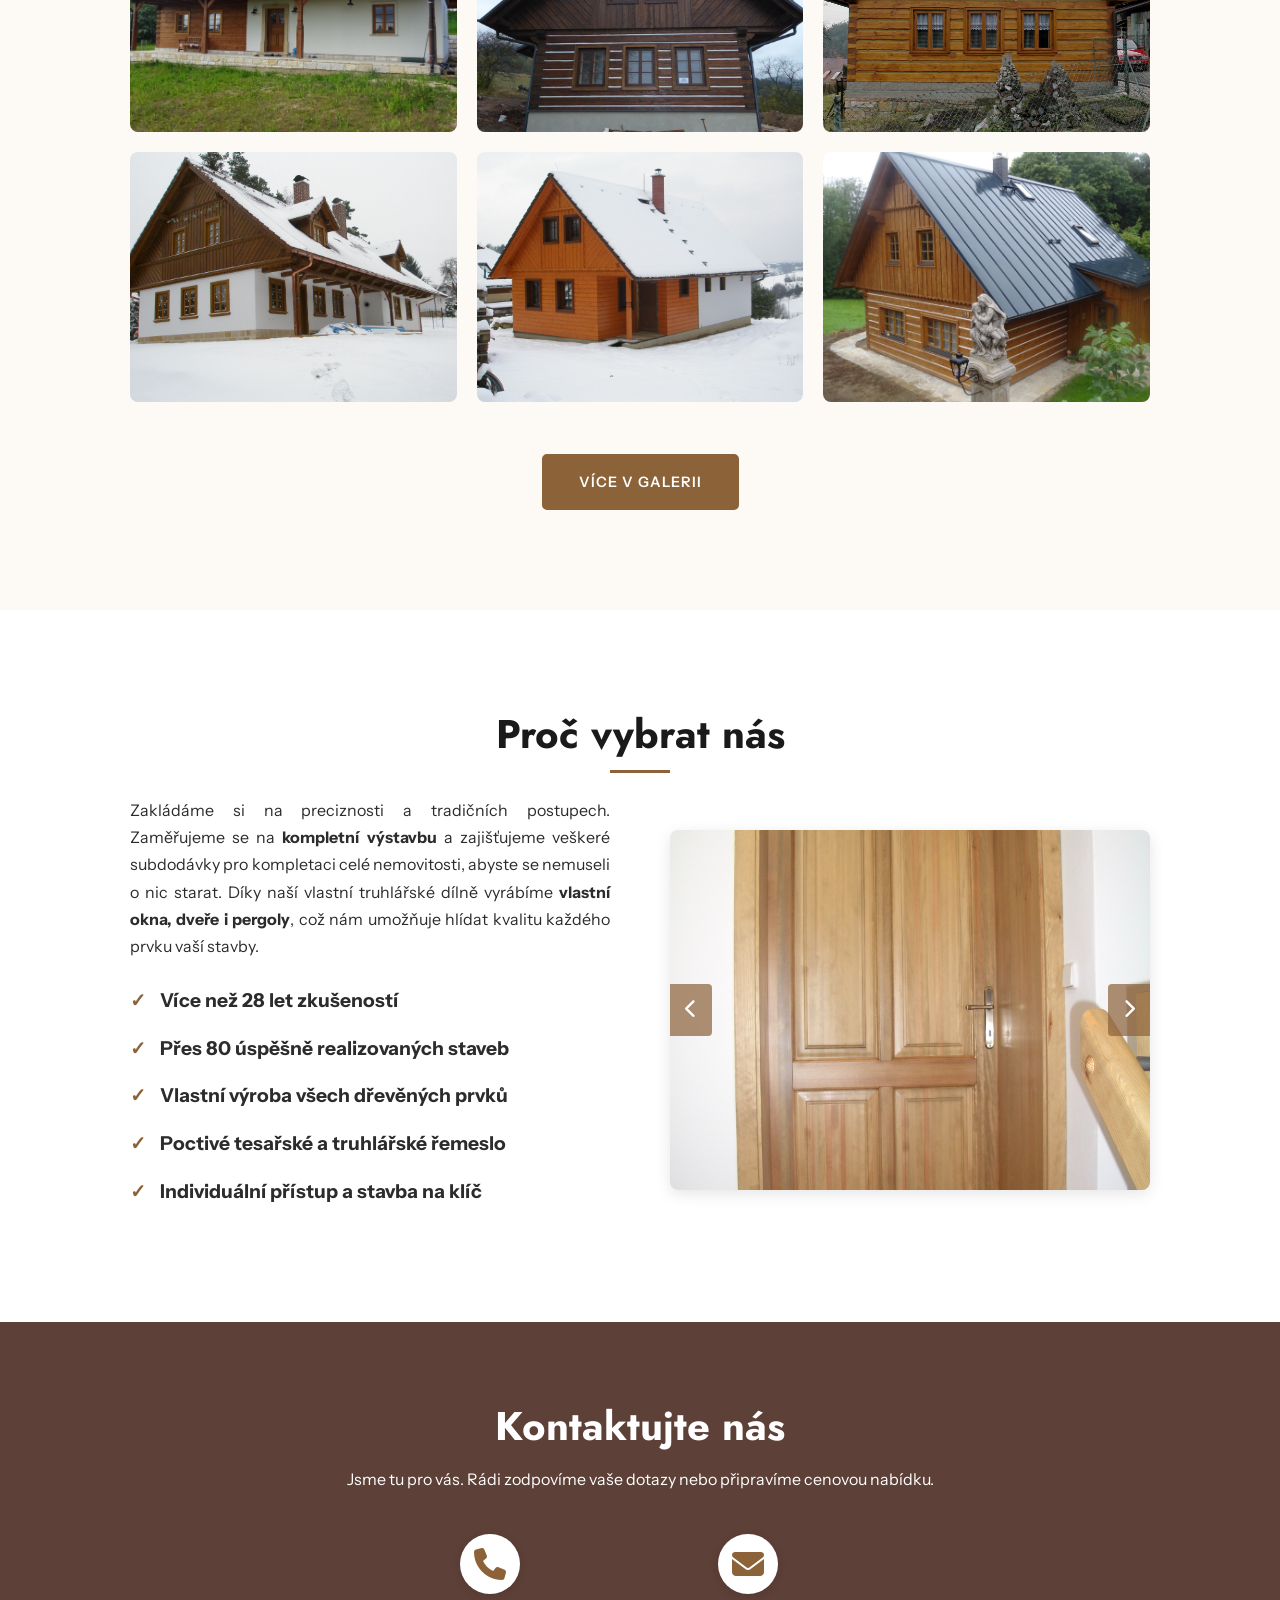
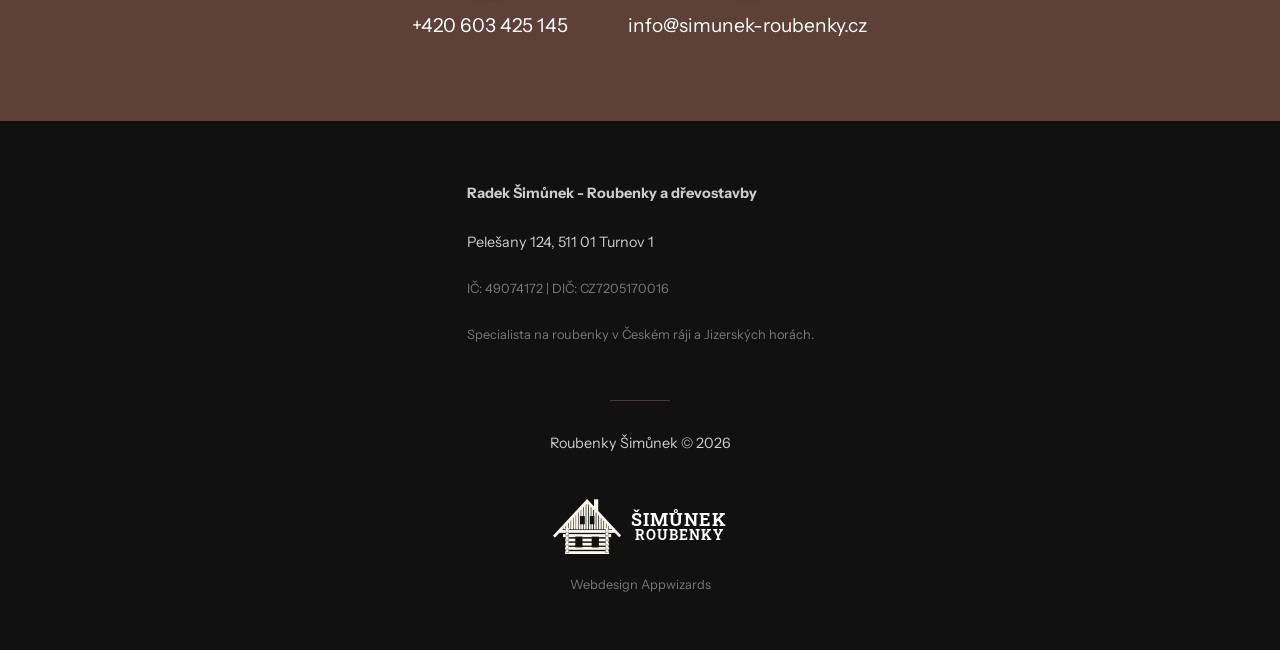
==== commit 581d90c4: "ai" ====
--- a/public/index.html
+++ b/public/index.html
@@ -37,6 +37,84 @@
         "query-input": "required name=search_term_string"
       }
     }
+    </script>
+    <script type="application/ld+json">
+        {
+            "@context": "https://schema.org",
+            "@type": "LocalBusiness",
+            "name": "Roubenky Šimůnek",
+            "image": "https://simunek-roubenky.cz/img/logo.png",
+            "@id": "https://simunek-roubenky.cz/",
+            "url": "https://simunek-roubenky.cz/",
+            "telephone": "+420603425145",
+            "address": {
+                "@type": "PostalAddress",
+                "streetAddress": "Pelešany 124",
+                "addressLocality": "Turnov",
+                "postalCode": "511 01",
+                "addressCountry": "CZ"
+            },
+            "geo": {
+                "@type": "GeoCoordinates",
+                "latitude": 50.5701017,
+                "longitude": 15.1673439
+            },
+            "description": "Specializujeme se na stavbu roubenek a dřevostaveb na klíč. Více než 28 let zkušeností v Českém ráji.",
+            "openingHoursSpecification": {
+                "@type": "OpeningHoursSpecification",
+                "dayOfWeek": [
+                    "Monday",
+                    "Tuesday",
+                    "Wednesday",
+                    "Thursday",
+                    "Friday"
+                ],
+                "opens": "07:00",
+                "closes": "16:00"
+            },
+            "areaServed": [
+                {
+                    "@type": "AdministrativeArea",
+                    "name": "Český ráj"
+                },
+                {
+                    "@type": "AdministrativeArea",
+                    "name": "Jizerské hory"
+                },
+                {
+                    "@type": "AdministrativeArea",
+                    "name": "Liberecký kraj"
+                }
+            ],
+            "hasOfferCatalog": {
+                "@type": "OfferCatalog",
+                "name": "Stavební a truhlářské služby",
+                "itemListElement": [
+                    {
+                        "@type": "Offer",
+                        "itemOffered": {
+                            "@type": "Service",
+                            "name": "Stavba roubenek na klíč"
+                        }
+                    },
+                    {
+                        "@type": "Offer",
+                        "itemOffered": {
+                            "@type": "Service",
+                            "name": "Stavba dřevostaveb"
+                        }
+                    },
+                    {
+                        "@type": "Offer",
+                        "itemOffered": {
+                            "@type": "Service",
+                            "name": "Truhlářská výroba"
+                        }
+                    }
+                ]
+            },
+            "sameAs": []
+        }
     </script>
     <script type="application/ld+json">
     {
@@ -98,7 +176,7 @@
                 <div class="grid">
                     <div class="text-content">
                         <h2>O nás</h2>
-                        <p>Jsme tesařská a truhlářská firma z Pelešan u Turnova a specializujeme se na stavbu roubenek a dřevostaveb. Stavíme již <span class="years-text">více než 27 let</span> a za tu dobu jsme postavili přes 80 roubenek a dřevostaveb v Českém Ráji a Jizerských horách. Máme dlouholeté zkušenosti s prací se dřevem a dbáme na precizní zpracování každého detailu. Máme vlastní špičkově vybavenou truhlářskou dílnu a stavebně truhlářské prvky si do staveb dodáváme sami. Stavby dodáváme dle požadavků subdodavatelsky a nebo na klíč.</p>
+                        <p>Jsme tesařská a truhlářská firma z Pelešan u Turnova a specializujeme se na <strong>stavbu roubenek</strong> a <strong>dřevostaveb na klíč</strong>. Stavíme již <span class="years-text">více než 28 let</span> a za tu dobu jsme realizovali přes 80 roubenek a dřevostaveb v regionu <strong>Český ráj</strong> a <strong>Jizerské hory</strong>. Máme dlouholeté zkušenosti s precizním zpracováním dřeva a vlastní špičkově vybavenou truhlářskou dílnu, kde vyrábíme veškeré stavebně truhlářské prvky. Naše služby zahrnují vše od návrhu až po kompletní dodávku stavby na klíč.</p>
                     </div>
                     <div class="image-content">
                         <img src="assets/about.jpg" alt="Stavba tradiční roubenky v Českém ráji">
@@ -186,11 +264,11 @@
                     <div class="text-content">
                         <p>Zakládáme si na preciznosti a tradičních postupech. Zaměřujeme se na <strong>kompletní výstavbu</strong> a zajišťujeme veškeré subdodávky pro kompletaci celé nemovitosti, abyste se nemuseli o nic starat. Díky naší vlastní truhlářské dílně vyrábíme <strong>vlastní okna, dveře i pergoly</strong>, což nám umožňuje hlídat kvalitu každého prvku vaší stavby.</p>
                         <ul class="check-list">
-                            <li><strong class="years-text">Více než 27 let zkušeností</strong></li>
-                            <li><strong>Přes 80 realizovaných staveb</strong></li>
-                            <li><strong>Všechny dřevěné prvky vyrábíme sami</strong></li>
-                            <li><strong>Poctivá řemeslná práce</strong></li>
-                            <li><strong>Individuální přístup</strong></li>
+                            <li><strong class="years-text">Více než 28 let zkušeností v oboru</strong></li>
+                            <li><strong>Přes 80 úspěšně realizovaných staveb</strong></li>
+                            <li><strong>Vlastní výroba všech dřevěných prvků</strong></li>
+                            <li><strong>Poctivé tesařské a truhlářské řemeslo</strong></li>
+                            <li><strong>Individuální přístup a stavba na klíč</strong></li>
                         </ul>
                     </div>
                     <div class="image-content">
@@ -250,11 +328,12 @@
 
     <footer>
         <div class="container footer-content">
-            <div class="footer-info">
-                <p><strong>Radek Šimůnek</strong></p>
-                <p>Pelešany 124, 511 01 Turnov 1</p>
-                <p class="small">IČ: 49074172 | DIČ: CZ7205170016</p>
-            </div>
+                <div class="footer-info">
+                    <p><strong>Radek Šimůnek - Roubenky a dřevostavby</strong></p>
+                    <p>Pelešany 124, 511 01 Turnov 1</p>
+                    <p class="small">IČ: 49074172 | DIČ: CZ7205170016</p>
+                    <p class="small">Specialista na roubenky v Českém ráji a Jizerských horách.</p>
+                </div>
             
             <div class="footer-divider"></div>
 
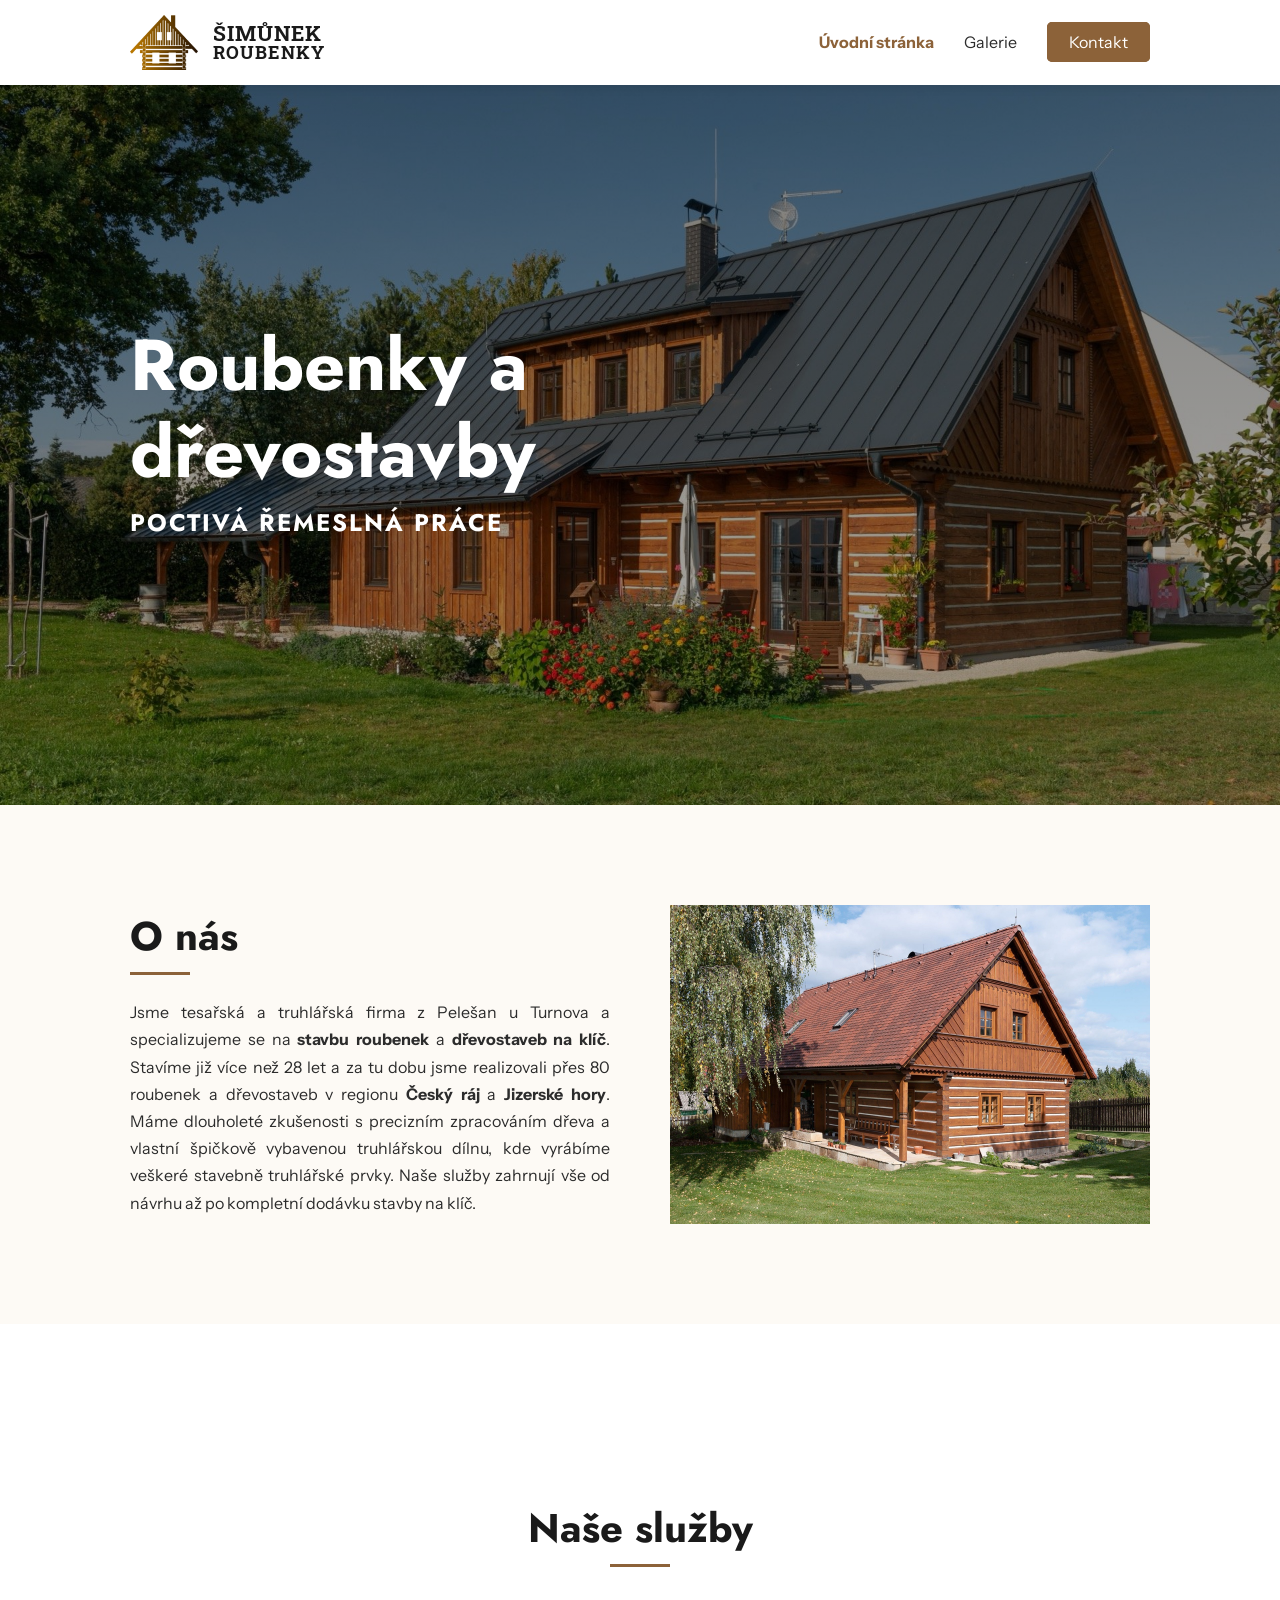
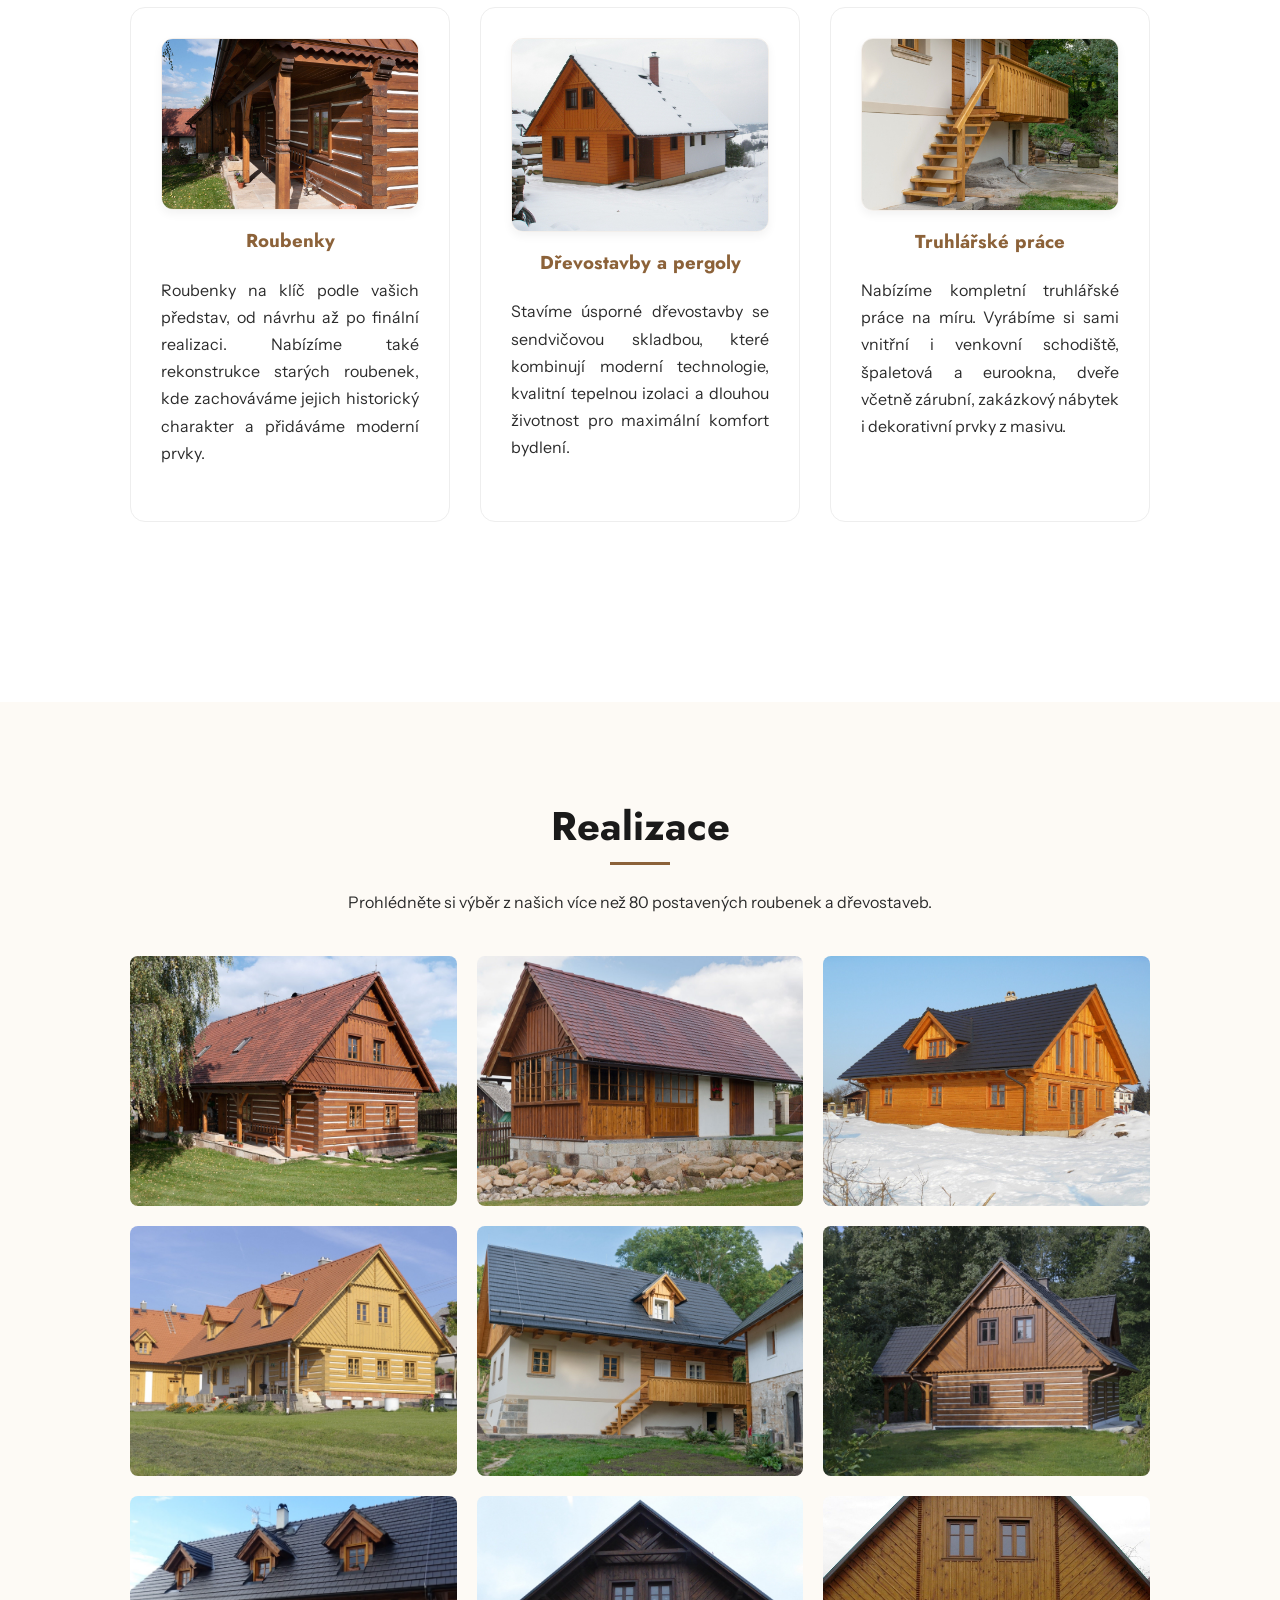
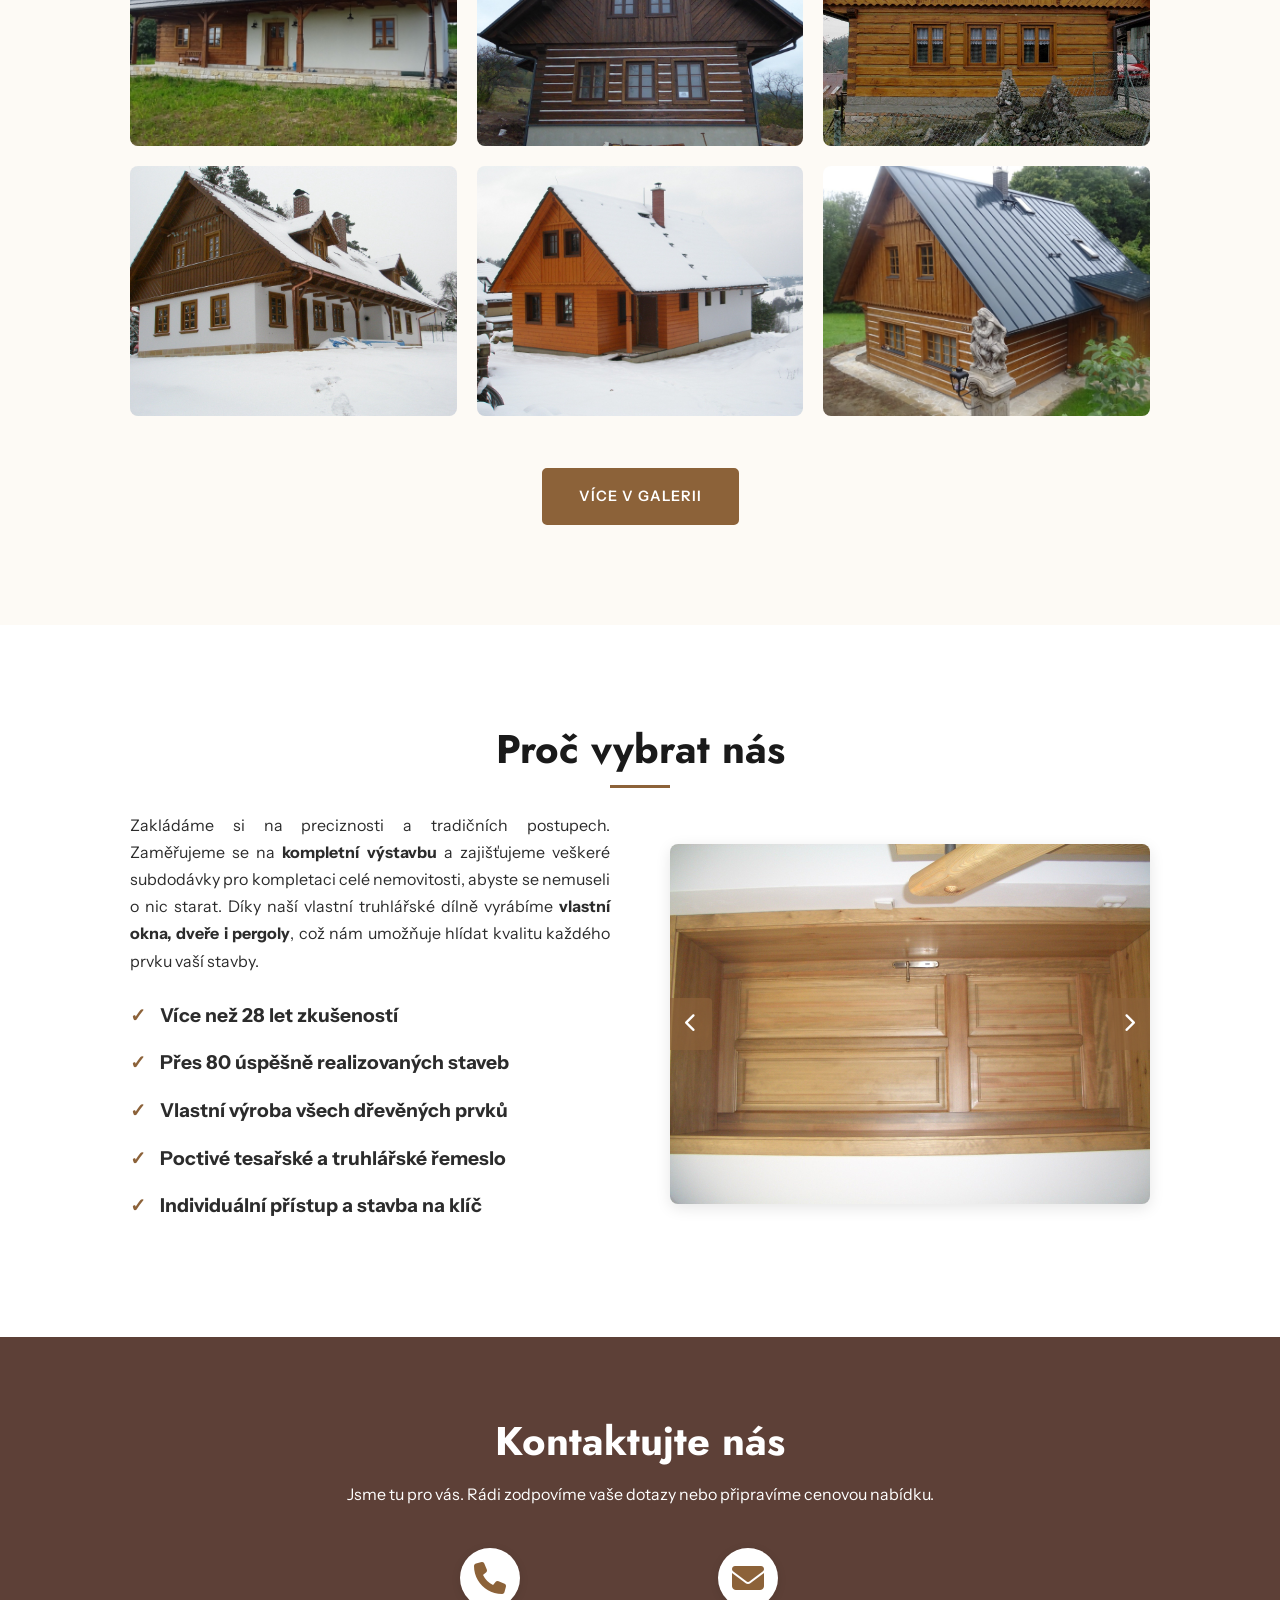
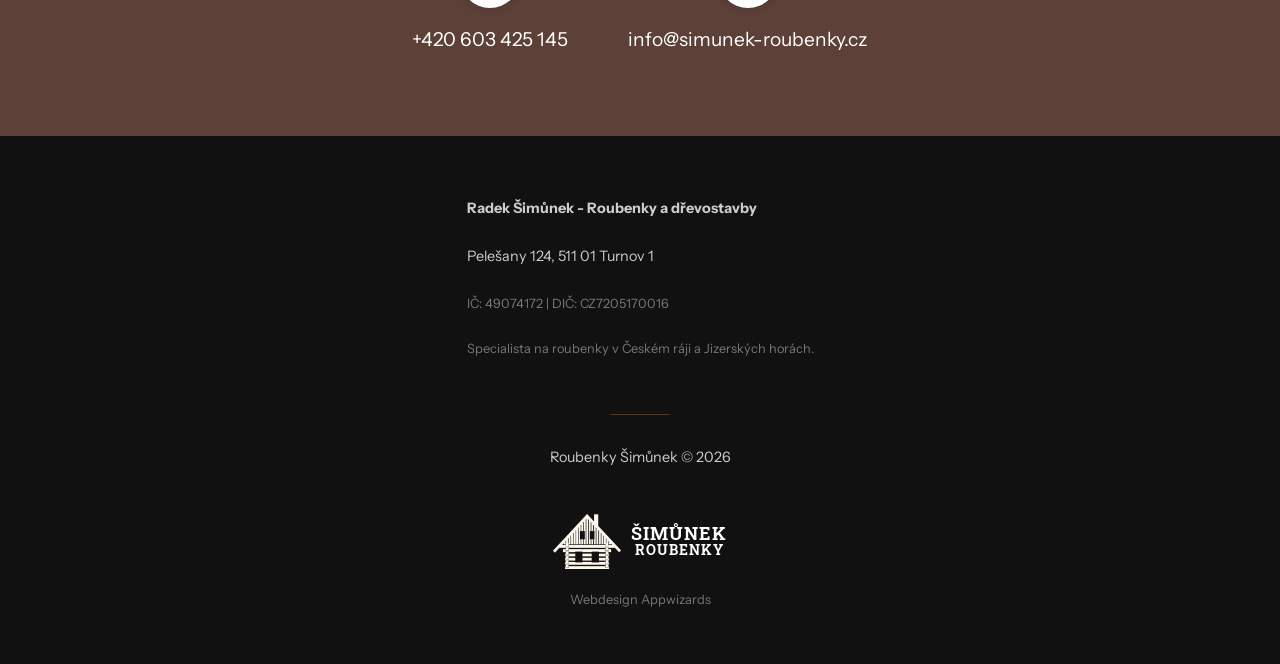
==== commit 86ad386b: "optimization: images lazy loading" ====
--- a/public/index.html
+++ b/public/index.html
@@ -179,7 +179,7 @@
                         <p>Jsme tesařská a truhlářská firma z Pelešan u Turnova a specializujeme se na <strong>stavbu roubenek</strong> a <strong>dřevostaveb na klíč</strong>. Stavíme již <span class="years-text">více než 28 let</span> a za tu dobu jsme realizovali přes 80 roubenek a dřevostaveb v regionu <strong>Český ráj</strong> a <strong>Jizerské hory</strong>. Máme dlouholeté zkušenosti s precizním zpracováním dřeva a vlastní špičkově vybavenou truhlářskou dílnu, kde vyrábíme veškeré stavebně truhlářské prvky. Naše služby zahrnují vše od návrhu až po kompletní dodávku stavby na klíč.</p>
                     </div>
                     <div class="image-content">
-                        <img src="assets/about.jpg" alt="Stavba tradiční roubenky v Českém ráji">
+                        <img src="[data-uri]" data-src="assets/about.jpg" alt="Stavba tradiční roubenky v Českém ráji" loading="lazy">
                     </div>
                 </div>
             </div>
@@ -189,18 +189,18 @@
             <div class="container">
                 <h2 class="text-center">Naše služby</h2>
                 <div class="services-grid">
-                    <div class="service-card">
-                        <img src="assets/sluzby/roubenky.jpg" alt="Realizovaná roubenka na klíč">
+                    <div class="service-card visible-on-scroll">
+                        <img src="[data-uri]" data-src="assets/sluzby/roubenky.jpg" alt="Realizovaná roubenka na klíč" loading="lazy">
                         <h3>Roubenky</h3>
                         <p>Roubenky na klíč podle vašich představ, od návrhu až po finální realizaci. Nabízíme také rekonstrukce starých roubenek, kde zachováváme jejich historický charakter a přidáváme moderní prvky.</p>
                     </div>
-                    <div class="service-card">
-                        <img src="assets/sluzby/drevostavby.JPG" alt="Moderní nízkoenergetická dřevostavba">
+                    <div class="service-card visible-on-scroll">
+                        <img src="[data-uri]" data-src="assets/sluzby/drevostavby.JPG" alt="Moderní nízkoenergetická dřevostavba" loading="lazy">
                         <h3>Dřevostavby a pergoly</h3>
                         <p>Stavíme úsporné dřevostavby se sendvičovou skladbou, které kombinují moderní technologie, kvalitní tepelnou izolaci a dlouhou životnost pro maximální komfort bydlení.</p>
                     </div>
-                    <div class="service-card">
-                        <img src="assets/sluzby/prace.jpeg" alt="Zakázkové truhlářství – dřevěné schody">
+                    <div class="service-card visible-on-scroll">
+                        <img src="[data-uri]" data-src="assets/sluzby/prace.jpeg" alt="Zakázkové truhlářství – dřevěné schody" loading="lazy">
                         <h3>Truhlářské práce</h3>
                         <p>Nabízíme kompletní truhlářské práce na míru. Vyrábíme si sami vnitřní i venkovní schodiště, špaletová a eurookna, dveře včetně zárubní, zakázkový nábytek i dekorativní prvky z masivu.</p>
                     </div>
@@ -214,41 +214,41 @@
                 <p class="text-center">Prohlédněte si výběr z našich více než 80 postavených roubenek a dřevostaveb.</p>
                 
                 <div class="gallery-preview">
-                    <div class="gallery-item">
-                        <img src="assets/realizace/Libosovice_01_DSC5962.jpg" alt="Realizace roubenky">
-                    </div>
-                    <div class="gallery-item">
-                        <img src="assets/realizace/Libosovice_11_DSC5983.jpg" alt="Realizace roubenky">
-                    </div>
-                    <div class="gallery-item">
-                        <img src="assets/realizace/liskovice-foto1.jpg" alt="Realizace roubenky">
-                    </div>
-                    <div class="gallery-item">
-                        <img src="assets/realizace/realizace-10.jpg" alt="Realizace roubenky">
-                    </div>
-                    <div class="gallery-item">
-                        <img src="assets/realizace/realizace-09.jpg" alt="Realizace roubenky">
-                    </div>
-                    <div class="gallery-item">
-                        <img src="assets/realizace/Simunek_02.jpg" alt="Realizace roubenky">
-                    </div>
-                    <div class="gallery-item">
-                        <img src="assets/realizace/straziste1.jpg" alt="Realizace roubenky">
-                    </div>
-                    <div class="gallery-item">
-                        <img src="assets/realizace/loktuse1-2018-1.jpg" alt="Realizace roubenky">
-                    </div>
-                    <div class="gallery-item">
-                        <img src="assets/realizace/dsc-0172.jpg" alt="Realizace roubenky">
-                    </div>
-                    <div class="gallery-item">
-                        <img src="assets/realizace/01.jpg" alt="Realizace roubenky">
-                    </div>
-                    <div class="gallery-item">
-                        <img src="assets/realizace/07.jpg" alt="Realizace roubenky">
-                    </div>
-                    <div class="gallery-item">
-                        <img src="assets/realizace/dsc00264.jpg" alt="Realizace roubenky">
+                    <div class="gallery-item visible-on-scroll">
+                        <img src="[data-uri]" data-src="assets/realizace/Libosovice_01_DSC5962.jpg" alt="Realizace roubenky" loading="lazy">
+                    </div>
+                    <div class="gallery-item visible-on-scroll">
+                        <img src="[data-uri]" data-src="assets/realizace/Libosovice_11_DSC5983.jpg" alt="Realizace roubenky" loading="lazy">
+                    </div>
+                    <div class="gallery-item visible-on-scroll">
+                        <img src="[data-uri]" data-src="assets/realizace/liskovice-foto1.jpg" alt="Realizace roubenky" loading="lazy">
+                    </div>
+                    <div class="gallery-item visible-on-scroll">
+                        <img src="[data-uri]" data-src="assets/realizace/realizace-10.jpg" alt="Realizace roubenky" loading="lazy">
+                    </div>
+                    <div class="gallery-item visible-on-scroll">
+                        <img src="[data-uri]" data-src="assets/realizace/realizace-09.jpg" alt="Realizace roubenky" loading="lazy">
+                    </div>
+                    <div class="gallery-item visible-on-scroll">
+                        <img src="[data-uri]" data-src="assets/realizace/Simunek_02.jpg" alt="Realizace roubenky" loading="lazy">
+                    </div>
+                    <div class="gallery-item visible-on-scroll">
+                        <img src="[data-uri]" data-src="assets/realizace/straziste1.jpg" alt="Realizace roubenky" loading="lazy">
+                    </div>
+                    <div class="gallery-item visible-on-scroll">
+                        <img src="[data-uri]" data-src="assets/realizace/loktuse1-2018-1.jpg" alt="Realizace roubenky" loading="lazy">
+                    </div>
+                    <div class="gallery-item visible-on-scroll">
+                        <img src="[data-uri]" data-src="assets/realizace/dsc-0172.jpg" alt="Realizace roubenky" loading="lazy">
+                    </div>
+                    <div class="gallery-item visible-on-scroll">
+                        <img src="[data-uri]" data-src="assets/realizace/01.jpg" alt="Realizace roubenky" loading="lazy">
+                    </div>
+                    <div class="gallery-item visible-on-scroll">
+                        <img src="[data-uri]" data-src="assets/realizace/07.jpg" alt="Realizace roubenky" loading="lazy">
+                    </div>
+                    <div class="gallery-item visible-on-scroll">
+                        <img src="[data-uri]" data-src="assets/realizace/dsc00264.jpg" alt="Realizace roubenky" loading="lazy">
                     </div>
                 </div>
 
@@ -274,31 +274,31 @@
                     <div class="image-content">
                         <div class="slider-container">
                             <div class="slider">
-                                <img src="assets/drobne/0610-042.jpg" alt="Truhlářské detaily" class="slider-image active">
-                                <img src="assets/drobne/0610-043.jpg" alt="Truhlářské detaily" class="slider-image">
-                                <img src="assets/drobne/0610-049.jpg" alt="Truhlářské detaily" class="slider-image">
-                                <img src="assets/drobne/0610-051.jpg" alt="Truhlářské detaily" class="slider-image">
-                                <img src="assets/drobne/1-007.jpg" alt="Truhlářské detaily" class="slider-image">
-                                <img src="assets/drobne/1-214.jpg" alt="Truhlářské detaily" class="slider-image">
-                                <img src="assets/drobne/2-035.jpg" alt="Truhlářské detaily" class="slider-image">
-                                <img src="assets/drobne/2-045.jpg" alt="Truhlářské detaily" class="slider-image">
-                                <img src="assets/drobne/cimg3266.jpg" alt="Truhlářské detaily" class="slider-image">
-                                <img src="assets/drobne/cimg3933.jpg" alt="Truhlářské detaily" class="slider-image">
-                                <img src="assets/drobne/cimg4003.jpg" alt="Truhlářské detaily" class="slider-image">
-                                <img src="assets/drobne/dsc0741.jpeg" alt="Truhlářské detaily" class="slider-image">
-                                <img src="assets/drobne/dsc0743.jpeg" alt="Truhlářské detaily" class="slider-image">
-                                <img src="assets/drobne/dsc7761.jpg" alt="Truhlářské detaily" class="slider-image">
-                                <img src="assets/drobne/dsc7768.jpg" alt="Truhlářské detaily" class="slider-image">
-                                <img src="assets/drobne/dscf0042.jpg" alt="Truhlářské detaily" class="slider-image">
-                                <img src="assets/drobne/dscf0045.jpg" alt="Truhlářské detaily" class="slider-image">
-                                <img src="assets/drobne/dscf0048.jpg" alt="Truhlářské detaily" class="slider-image">
-                                <img src="assets/drobne/dscf0049.jpg" alt="Truhlářské detaily" class="slider-image">
-                                <img src="assets/drobne/libosovice-02-dsc5963.jpg" alt="Truhlářské detaily" class="slider-image">
-                                <img src="assets/drobne/libosovice-03-dsc5964.jpg" alt="Truhlářské detaily" class="slider-image">
-                                <img src="assets/drobne/libosovice-05-dsc5970.jpg" alt="Truhlářské detaily" class="slider-image">
-                                <img src="assets/drobne/p7180129.jpg" alt="Truhlářské detaily" class="slider-image">
-                                <img src="assets/drobne/p7180135.jpg" alt="Truhlářské detaily" class="slider-image">
-                                <img src="assets/drobne/p7230186.jpg" alt="Truhlářské detaily" class="slider-image">
+                                <img src="[data-uri]" data-src="assets/drobne/0610-042.jpg" alt="Truhlářské detaily" class="slider-image active" loading="lazy">
+                                <img src="[data-uri]" data-src="assets/drobne/0610-043.jpg" alt="Truhlářské detaily" class="slider-image" loading="lazy">
+                                <img src="[data-uri]" data-src="assets/drobne/0610-049.jpg" alt="Truhlářské detaily" class="slider-image" loading="lazy">
+                                <img src="[data-uri]" data-src="assets/drobne/0610-051.jpg" alt="Truhlářské detaily" class="slider-image" loading="lazy">
+                                <img src="[data-uri]" data-src="assets/drobne/1-007.jpg" alt="Truhlářské detaily" class="slider-image" loading="lazy">
+                                <img src="[data-uri]" data-src="assets/drobne/1-214.jpg" alt="Truhlářské detaily" class="slider-image" loading="lazy">
+                                <img src="[data-uri]" data-src="assets/drobne/2-035.jpg" alt="Truhlářské detaily" class="slider-image" loading="lazy">
+                                <img src="[data-uri]" data-src="assets/drobne/2-045.jpg" alt="Truhlářské detaily" class="slider-image" loading="lazy">
+                                <img src="[data-uri]" data-src="assets/drobne/cimg3266.jpg" alt="Truhlářské detaily" class="slider-image" loading="lazy">
+                                <img src="[data-uri]" data-src="assets/drobne/cimg3933.jpg" alt="Truhlářské detaily" class="slider-image" loading="lazy">
+                                <img src="[data-uri]" data-src="assets/drobne/cimg4003.jpg" alt="Truhlářské detaily" class="slider-image" loading="lazy">
+                                <img src="[data-uri]" data-src="assets/drobne/dsc0741.jpeg" alt="Truhlářské detaily" class="slider-image" loading="lazy">
+                                <img src="[data-uri]" data-src="assets/drobne/dsc0743.jpeg" alt="Truhlářské detaily" class="slider-image" loading="lazy">
+                                <img src="[data-uri]" data-src="assets/drobne/dsc7761.jpg" alt="Truhlářské detaily" class="slider-image" loading="lazy">
+                                <img src="[data-uri]" data-src="assets/drobne/dsc7768.jpg" alt="Truhlářské detaily" class="slider-image" loading="lazy">
+                                <img src="[data-uri]" data-src="assets/drobne/dscf0042.jpg" alt="Truhlářské detaily" class="slider-image" loading="lazy">
+                                <img src="[data-uri]" data-src="assets/drobne/dscf0045.jpg" alt="Truhlářské detaily" class="slider-image" loading="lazy">
+                                <img src="[data-uri]" data-src="assets/drobne/dscf0048.jpg" alt="Truhlářské detaily" class="slider-image" loading="lazy">
+                                <img src="[data-uri]" data-src="assets/drobne/dscf0049.jpg" alt="Truhlářské detaily" class="slider-image" loading="lazy">
+                                <img src="[data-uri]" data-src="assets/drobne/libosovice-02-dsc5963.jpg" alt="Truhlářské detaily" class="slider-image" loading="lazy">
+                                <img src="[data-uri]" data-src="assets/drobne/libosovice-03-dsc5964.jpg" alt="Truhlářské detaily" class="slider-image" loading="lazy">
+                                <img src="[data-uri]" data-src="assets/drobne/libosovice-05-dsc5970.jpg" alt="Truhlářské detaily" class="slider-image" loading="lazy">
+                                <img src="[data-uri]" data-src="assets/drobne/p7180129.jpg" alt="Truhlářské detaily" class="slider-image" loading="lazy">
+                                <img src="[data-uri]" data-src="assets/drobne/p7180135.jpg" alt="Truhlářské detaily" class="slider-image" loading="lazy">
+                                <img src="[data-uri]" data-src="assets/drobne/p7230186.jpg" alt="Truhlářské detaily" class="slider-image" loading="lazy">
                             </div>
                             <button class="slider-btn prev" aria-label="Předchozí"><i class="fas fa-chevron-left"></i></button>
                             <button class="slider-btn next" aria-label="Další"><i class="fas fa-chevron-right"></i></button>
--- a/public/css/style.css
+++ b/public/css/style.css
@@ -469,6 +469,18 @@
 }
 
 /* Footer */
+/* Galerie animace při scrollování */
+.gallery-item, .visible-on-scroll {
+    opacity: 0;
+    transform: translateY(20px);
+    transition: opacity 0.6s ease-out, transform 0.6s ease-out;
+}
+
+.gallery-item.visible, .visible-on-scroll.visible {
+    opacity: 1;
+    transform: translateY(0);
+}
+
 footer {
     background: #111;
     color: #ccc;
